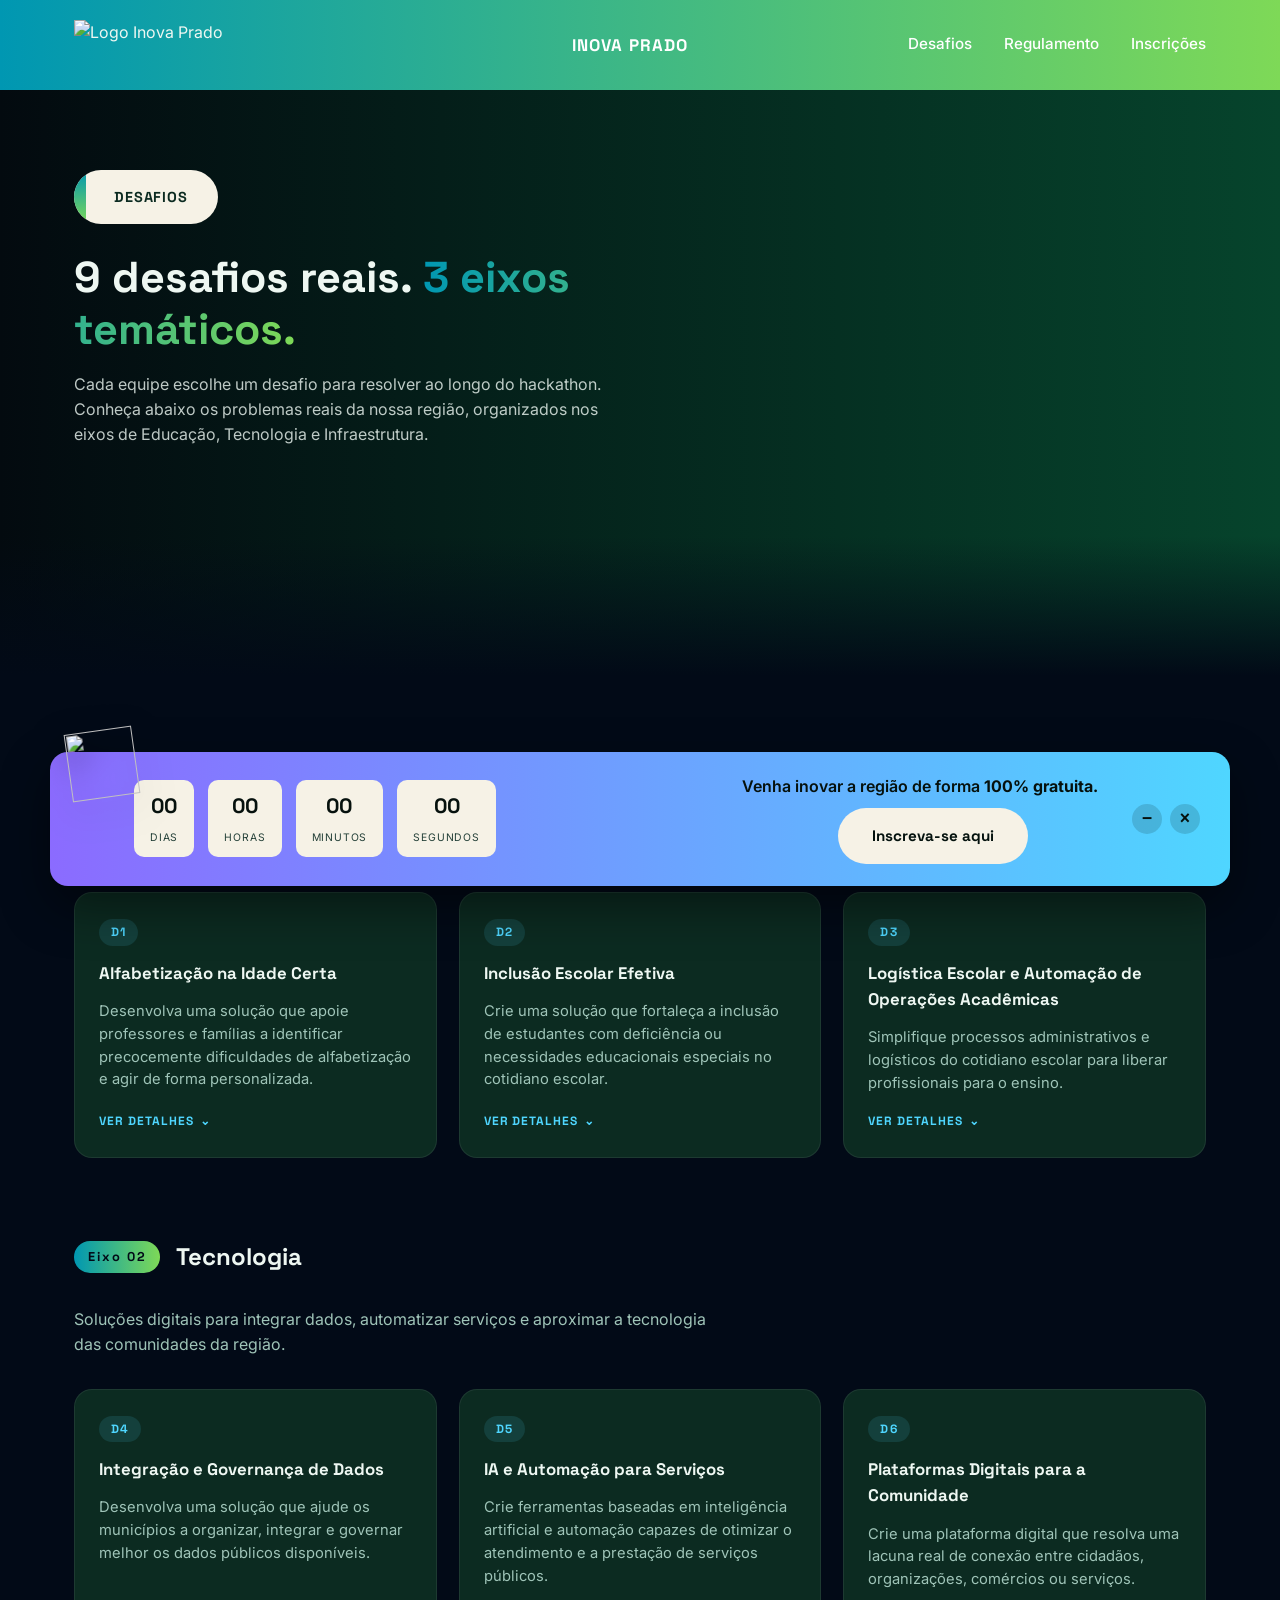
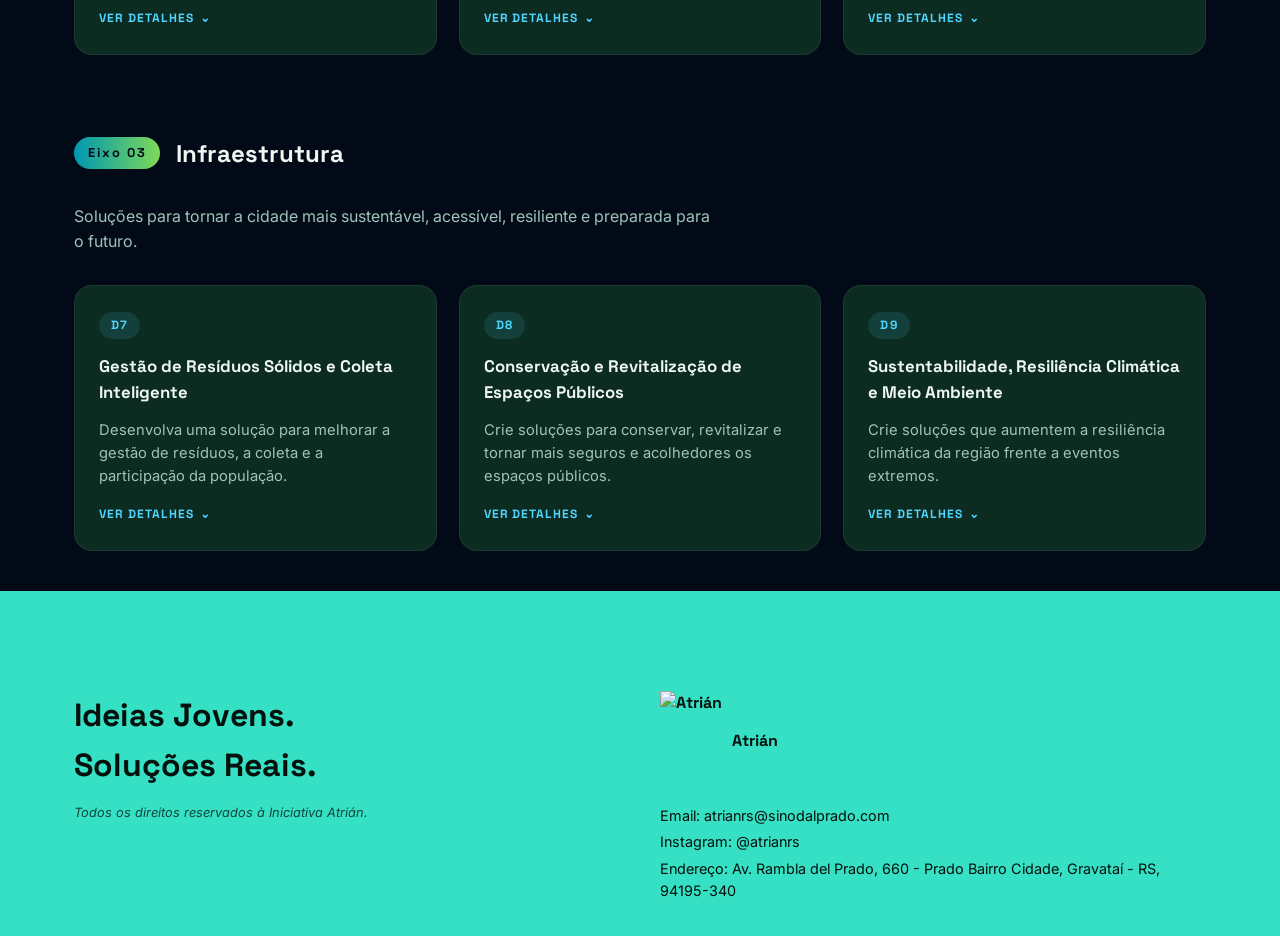
==== desafios.html @ 8c40d25e "Add files via upload" ====
<!DOCTYPE html>
<html lang="pt-BR">
<head>
<meta charset="UTF-8">
<meta name="viewport" content="width=device-width, initial-scale=1.0">
<title>Desafios — Inova Prado 2026</title>
<link rel="preconnect" href="https://fonts.googleapis.com">
<link href="https://fonts.googleapis.com/css2?family=Space+Grotesk:wght@500;700&family=Inter:wght@400;500;600;700&display=swap" rel="stylesheet">
<link rel="stylesheet" href="style.css">
</head>
<body>

<!-- ===================== HEADER ===================== -->
<header class="header">
    <div class="header-inner">
        <a href="landing.html" class="logo">
            <img src="img/atrian.png" alt="Logo Inova Prado">
        </a>
        <a href="landing.html" class="header-title">Inova Prado</a>
        <div class="header-direita">
            <nav class="menu" id="menu">
                <a href="desafios.html">Desafios</a>
                <a href="regulamento.html">Regulamento</a>
                <a href="inscricao.html">Inscrições</a>
            </nav>
            <button class="menu-toggle" id="menuToggle" aria-label="Abrir menu">
                <span></span><span></span><span></span>
            </button>
        </div>
    </div>
</header>

<main>

    <!-- ===================== TOPO DA PÁGINA ===================== -->
    <section class="pagina-topo">
        <div class="container">
            <span class="badge-secao">Desafios</span>
            <h1 class="pagina-topo-titulo">9 desafios reais. <span>3 eixos temáticos.</span></h1>
            <p class="pagina-topo-desc">Cada equipe escolhe um desafio para resolver ao longo do hackathon. Conheça abaixo os problemas reais da nossa região, organizados nos eixos de Educação, Tecnologia e Infraestrutura.</p>
        </div>
    </section>

    <div class="secao-transicao secao-transicao--grad-para-solido" aria-hidden="true"></div>

    <!-- ===================== LISTA DE DESAFIOS ===================== -->
    <section class="desafios-conteudo">
        <div class="container">
            <div class="eixo-bloco">
                <div class="eixo-cabecalho"><span class="eixo-numero">Eixo 01</span><h2 class="eixo-titulo">Educação</h2></div>
                <p class="eixo-desc">Soluções para fortalecer a aprendizagem, a inclusão e a gestão escolar da região.</p>
                <div class="cards-grid">
                    <div class="desafio-card-completo" tabindex="0" role="button" aria-expanded="false">
                        <span class="desafio-codigo">D1</span>
                        <h3 class="desafio-card-titulo2">Alfabetização na Idade Certa</h3>
                        <p>Desenvolva uma solução que apoie professores e famílias a identificar precocemente dificuldades de alfabetização e agir de forma personalizada.</p>
                        <span class="desafio-ver-mais">Ver detalhes <span class="seta" aria-hidden="true">⌄</span></span>
                        <template class="desafio-detalhe">
                            <h4 class="desafio-painel-titulo">D1 — Alfabetização na Idade Certa</h4>
                            <div class="detalhe-item aberto">
                                <button class="detalhe-pergunta"><span>Contexto e Problematização</span><span class="detalhe-seta">⌄</span></button>
                                <div class="detalhe-resposta"><p>A alfabetização plena até o final do 2º ano do Ensino Fundamental é o alicerce do desenvolvimento educacional. No Rio Grande do Sul, apenas 52% das crianças estavam alfabetizadas na idade certa em 2025, abaixo da meta estadual de 69%. Em Gravataí, a rede municipal atende mais de 28.200 estudantes em 99 escolas; o índice atual é de 63,6%, com meta de chegar a 80% até 2027. A falta de acompanhamento individualizado, de métodos para diferentes ritmos e de comunicação efetiva entre família e escola ainda limita avanços.</p></div>
                            </div>
                            <div class="detalhe-item">
                                <button class="detalhe-pergunta"><span>Desafio da Equipe</span><span class="detalhe-seta">⌄</span></button>
                                <div class="detalhe-resposta"><p>Como desenvolver uma solução tecnológica que apoie professores e famílias a identificar precocemente dificuldades de alfabetização e a agir de forma personalizada, contribuindo para que mais crianças de Gravataí e da região sejam alfabetizadas na idade certa?</p></div>
                            </div>
                            <div class="detalhe-item">
                                <button class="detalhe-pergunta"><span>Exemplos</span><span class="detalhe-seta">⌄</span></button>
                                <div class="detalhe-resposta"><p>• Plataforma de diagnóstico de aprendizagem com avaliações adaptativas e atividades direcionadas.<br>• Aplicativo família-escola que comunica o progresso e sugere atividades para casa.<br>• Dashboard para gestores com indicadores por turma e escola.<br>• Recurso gamificado de leitura e escrita acessível por celular ou tablet de baixo custo.</p></div>
                            </div>
                        </template>
                    </div>

                    <div class="desafio-card-completo" tabindex="0" role="button" aria-expanded="false">
                        <span class="desafio-codigo">D2</span>
                        <h3 class="desafio-card-titulo2">Inclusão Escolar Efetiva</h3>
                        <p>Crie uma solução que fortaleça a inclusão de estudantes com deficiência ou necessidades educacionais especiais no cotidiano escolar.</p>
                        <span class="desafio-ver-mais">Ver detalhes <span class="seta" aria-hidden="true">⌄</span></span>
                        <template class="desafio-detalhe">
                            <h4 class="desafio-painel-titulo">D2 — Inclusão Escolar Efetiva</h4>
                            <div class="detalhe-item aberto">
                                <button class="detalhe-pergunta"><span>Contexto e Problematização</span><span class="detalhe-seta">⌄</span></button>
                                <div class="detalhe-resposta"><p>A educação inclusiva é garantida pela Lei Brasileira de Inclusão, mas sua implementação ainda enfrenta falta de profissionais de apoio, adaptações curriculares, tecnologias assistivas acessíveis e formação continuada. O resultado pode ser uma inclusão apenas burocrática, sem participação plena nas atividades acadêmicas e sociais. Em Gravataí, os serviços de educação especial existem, mas a capacidade de atendimento e o suporte ao professor do ensino regular permanecem como gargalos.</p></div>
                            </div>
                            <div class="detalhe-item">
                                <button class="detalhe-pergunta"><span>Desafio da Equipe</span><span class="detalhe-seta">⌄</span></button>
                                <div class="detalhe-resposta"><p>Como criar uma solução tecnológica que vá além da inclusão burocrática, apoiando professores a adaptar suas práticas, monitorar o desenvolvimento de alunos com necessidades especiais e conectar escola, família e profissionais de saúde e apoio de forma integrada?</p></div>
                            </div>
                            <div class="detalhe-item">
                                <button class="detalhe-pergunta"><span>Exemplos</span><span class="detalhe-seta">⌄</span></button>
                                <div class="detalhe-resposta"><p>• Plataforma de formação continuada com módulos práticos sobre metodologias inclusivas.<br>• Checklist digital de acessibilidade com diagnóstico de barreiras e plano de ação.<br>• Materiais educacionais em múltiplos formatos, como áudio, Libras e PECS, com opção offline.<br>• Sistema integrado de acompanhamento entre escola, família e saúde.</p></div>
                            </div>
                        </template>
                    </div>

                    <div class="desafio-card-completo" tabindex="0" role="button" aria-expanded="false">
                        <span class="desafio-codigo">D3</span>
                        <h3 class="desafio-card-titulo2">Logística Escolar e Automação de Operações Acadêmicas</h3>
                        <p>Simplifique processos administrativos e logísticos do cotidiano escolar para liberar profissionais para o ensino.</p>
                        <span class="desafio-ver-mais">Ver detalhes <span class="seta" aria-hidden="true">⌄</span></span>
                        <template class="desafio-detalhe">
                            <h4 class="desafio-painel-titulo">D3 — Logística Escolar e Automação de Operações Acadêmicas</h4>
                            <div class="detalhe-item aberto">
                                <button class="detalhe-pergunta"><span>Contexto e Problematização</span><span class="detalhe-seta">⌄</span></button>
                                <div class="detalhe-resposta"><p>Escolas lidam diariamente com frequência, matrículas, comunicação com famílias, horários, documentos, transporte e materiais. A digitalização ainda é desigual: apenas 30,4% das escolas públicas tinham internet em velocidade adequada em 2023. Quando os processos são manuais ou ficam fragmentados em ferramentas sem integração, erros aumentam, a comunicação falha e professores perdem tempo com burocracia.</p></div>
                            </div>
                            <div class="detalhe-item">
                                <button class="detalhe-pergunta"><span>Desafio da Equipe</span><span class="detalhe-seta">⌄</span></button>
                                <div class="detalhe-resposta"><p>Como criar uma solução que automatize ou simplifique um ou mais processos logísticos e administrativos — como frequência, comunicação com famílias, agendamentos, emissão de documentos ou gestão de transporte — tornando a escola mais eficiente e liberando profissionais para o ensino?</p></div>
                            </div>
                            <div class="detalhe-item">
                                <button class="detalhe-pergunta"><span>Exemplos</span><span class="detalhe-seta">⌄</span></button>
                                <div class="detalhe-resposta"><p>• Controle de frequência com check-in digital e alertas para famílias.<br>• Plataforma integrada de comunicação escola-família.<br>• Autoatendimento para emissão de declarações e históricos.<br>• Gestão inteligente de transporte escolar, rotas e embarque.</p></div>
                            </div>
                        </template>
                    </div>
                </div>
                <div class="desafio-painel"><div class="desafio-painel-inner"><button class="desafio-painel-fechar" aria-label="Fechar detalhes">✕</button><div class="desafio-painel-corpo"></div></div></div>
            </div>

            <div class="eixo-bloco">
                <div class="eixo-cabecalho"><span class="eixo-numero">Eixo 02</span><h2 class="eixo-titulo">Tecnologia</h2></div>
                <p class="eixo-desc">Soluções digitais para integrar dados, automatizar serviços e aproximar a tecnologia das comunidades da região.</p>
                <div class="cards-grid">
                    <div class="desafio-card-completo" tabindex="0" role="button" aria-expanded="false">
                        <span class="desafio-codigo">D4</span>
                        <h3 class="desafio-card-titulo2">Integração e Governança de Dados</h3>
                        <p>Desenvolva uma solução que ajude os municípios a organizar, integrar e governar melhor os dados públicos disponíveis.</p>
                        <span class="desafio-ver-mais">Ver detalhes <span class="seta" aria-hidden="true">⌄</span></span>
                        <template class="desafio-detalhe">
                            <h4 class="desafio-painel-titulo">D4 — Integração e Governança de Dados</h4>
                            <div class="detalhe-item aberto">
                                <button class="detalhe-pergunta"><span>Contexto e Problematização</span><span class="detalhe-seta">⌄</span></button>
                                <div class="detalhe-resposta"><p>A fragmentação de sistemas e bases descentralizadas cria silos de informação que dificultam uma visão integrada da cidade. Secretarias e departamentos operam com sistemas próprios, sem interoperabilidade, o que gera retrabalho e impede decisões baseadas em evidências. Em Gravataí, o ecossistema local de inovação já demonstrou capacidade de criar soluções digitais de impacto; o desafio é transformar dados dispersos em inteligência acionável.</p></div>
                            </div>
                            <div class="detalhe-item">
                                <button class="detalhe-pergunta"><span>Desafio da Equipe</span><span class="detalhe-seta">⌄</span></button>
                                <div class="detalhe-resposta"><p>Como projetar uma solução que facilite a integração ou o acesso a dados de diferentes áreas ou secretarias de Gravataí e região, promova transparência pública, permita decisões baseadas em evidências e seja viável de implementar com os recursos tecnológicos locais?</p></div>
                            </div>
                            <div class="detalhe-item">
                                <button class="detalhe-pergunta"><span>Exemplos</span><span class="detalhe-seta">⌄</span></button>
                                <div class="detalhe-resposta"><p>• Painel integrado de indicadores municipais para educação, saúde, infraestrutura e assistência social.<br>• Portal interativo de dados abertos para cidadãos.<br>• Sistema de alertas inteligentes que identifique padrões críticos.<br>• Identificador único do cidadão com respeito à LGPD.</p></div>
                            </div>
                        </template>
                    </div>

                    <div class="desafio-card-completo" tabindex="0" role="button" aria-expanded="false">
                        <span class="desafio-codigo">D5</span>
                        <h3 class="desafio-card-titulo2">IA e Automação para Serviços</h3>
                        <p>Crie ferramentas baseadas em inteligência artificial e automação capazes de otimizar o atendimento e a prestação de serviços públicos.</p>
                        <span class="desafio-ver-mais">Ver detalhes <span class="seta" aria-hidden="true">⌄</span></span>
                        <template class="desafio-detalhe">
                            <h4 class="desafio-painel-titulo">D5 — IA e Automação para Serviços</h4>
                            <div class="detalhe-item aberto">
                                <button class="detalhe-pergunta"><span>Contexto e Problematização</span><span class="detalhe-seta">⌄</span></button>
                                <div class="detalhe-resposta"><p>A inteligência artificial já está acessível, mas muitos serviços ainda dependem de triagem manual, respostas repetitivas e processos demorados. Pequenos negócios e órgãos públicos acumulam dados que poderiam orientar decisões, porém faltam soluções simples, seguras e adaptadas à realidade local. O desafio não é construir uma IA do zero, e sim identificar um processo específico em que a automação gere valor mensurável.</p></div>
                            </div>
                            <div class="detalhe-item">
                                <button class="detalhe-pergunta"><span>Desafio da Equipe</span><span class="detalhe-seta">⌄</span></button>
                                <div class="detalhe-resposta"><p>Como aplicar inteligência artificial ou automação em um serviço público, negócio ou organização local para reduzir tempo, erros e custos, mantendo transparência, supervisão humana e proteção de dados?</p></div>
                            </div>
                            <div class="detalhe-item">
                                <button class="detalhe-pergunta"><span>Exemplos</span><span class="detalhe-seta">⌄</span></button>
                                <div class="detalhe-resposta"><p>• Chatbot que responde dúvidas e encaminha solicitações ao setor correto.<br>• Análise preditiva de demanda e estoque para pequenos negócios.<br>• Geração automática de relatórios e documentos.<br>• IA para triagem e priorização de atendimentos sociais.</p></div>
                            </div>
                        </template>
                    </div>

                    <div class="desafio-card-completo" tabindex="0" role="button" aria-expanded="false">
                        <span class="desafio-codigo">D6</span>
                        <h3 class="desafio-card-titulo2">Plataformas Digitais para a Comunidade</h3>
                        <p>Crie uma plataforma digital que resolva uma lacuna real de conexão entre cidadãos, organizações, comércios ou serviços.</p>
                        <span class="desafio-ver-mais">Ver detalhes <span class="seta" aria-hidden="true">⌄</span></span>
                        <template class="desafio-detalhe">
                            <h4 class="desafio-painel-titulo">D6 — Plataformas Digitais para a Comunidade</h4>
                            <div class="detalhe-item aberto">
                                <button class="detalhe-pergunta"><span>Contexto e Problematização</span><span class="detalhe-seta">⌄</span></button>
                                <div class="detalhe-resposta"><p>Gravataí possui organizações comunitárias, voluntários, pequenos comerciantes e entidades sociais, mas esses atores nem sempre estão conectados digitalmente. Cidadãos têm dificuldade para encontrar serviços locais, oportunidades de voluntariado, eventos e canais de participação. O GSSA, desenvolvido por um estudante de Gravataí após as enchentes de 2024, demonstra que plataformas com raízes comunitárias podem gerar impacto social relevante.</p></div>
                            </div>
                            <div class="detalhe-item">
                                <button class="detalhe-pergunta"><span>Desafio da Equipe</span><span class="detalhe-seta">⌄</span></button>
                                <div class="detalhe-resposta"><p>Como criar uma plataforma digital que resolva um problema real de conexão no município de Gravataí e região, gere impacto social mensurável e seja tecnicamente viável para adoção em escala pela comunidade?</p></div>
                            </div>
                            <div class="detalhe-item">
                                <button class="detalhe-pergunta"><span>Exemplos</span><span class="detalhe-seta">⌄</span></button>
                                <div class="detalhe-resposta"><p>• Mapa digital de serviços e organizações comunitárias.<br>• Plataforma de participação cidadã para reportar e acompanhar problemas urbanos.<br>• Aplicativo que conecta voluntários a causas sociais.<br>• Rede de troca, doação e economia circular entre moradores.</p></div>
                            </div>
                        </template>
                    </div>
                </div>
                <div class="desafio-painel"><div class="desafio-painel-inner"><button class="desafio-painel-fechar" aria-label="Fechar detalhes">✕</button><div class="desafio-painel-corpo"></div></div></div>
            </div>

            <div class="eixo-bloco">
                <div class="eixo-cabecalho"><span class="eixo-numero">Eixo 03</span><h2 class="eixo-titulo">Infraestrutura</h2></div>
                <p class="eixo-desc">Soluções para tornar a cidade mais sustentável, acessível, resiliente e preparada para o futuro.</p>
                <div class="cards-grid">
                    <div class="desafio-card-completo" tabindex="0" role="button" aria-expanded="false">
                        <span class="desafio-codigo">D7</span>
                        <h3 class="desafio-card-titulo2">Gestão de Resíduos Sólidos e Coleta Inteligente</h3>
                        <p>Desenvolva uma solução para melhorar a gestão de resíduos, a coleta e a participação da população.</p>
                        <span class="desafio-ver-mais">Ver detalhes <span class="seta" aria-hidden="true">⌄</span></span>
                        <template class="desafio-detalhe">
                            <h4 class="desafio-painel-titulo">D7 — Gestão de Resíduos Sólidos e Coleta Inteligente</h4>
                            <div class="detalhe-item aberto">
                                <button class="detalhe-pergunta"><span>Contexto e Problematização</span><span class="detalhe-seta">⌄</span></button>
                                <div class="detalhe-resposta"><p>Gravataí enfrenta desafios estruturais na gestão de resíduos sólidos que impactam o meio ambiente, a saúde pública e a qualidade de vida. A coleta pode ser irregular, a população nem sempre sabe como descartar corretamente e faltam dados integrados para orientar rotas, fiscalização e educação ambiental. Soluções de baixo custo e com participação comunitária podem aumentar a eficiência do sistema.</p></div>
                            </div>
                            <div class="detalhe-item">
                                <button class="detalhe-pergunta"><span>Desafio da Equipe</span><span class="detalhe-seta">⌄</span></button>
                                <div class="detalhe-resposta"><p>Como melhorar a gestão de resíduos sólidos e a eficiência da coleta em Gravataí e região — por meio de tecnologia, educação cidadã ou engajamento comunitário?</p></div>
                            </div>
                            <div class="detalhe-item">
                                <button class="detalhe-pergunta"><span>Exemplos</span><span class="detalhe-seta">⌄</span></button>
                                <div class="detalhe-resposta"><p>• Aplicativo com calendário de coleta e localização de ecopontos.<br>• Roteirização inteligente de caminhões e identificação de pontos críticos.<br>• Sistema de denúncia e acompanhamento de descarte irregular.<br>• Programa gamificado de reciclagem para escolas e bairros.</p></div>
                            </div>
                        </template>
                    </div>

                    <div class="desafio-card-completo" tabindex="0" role="button" aria-expanded="false">
                        <span class="desafio-codigo">D8</span>
                        <h3 class="desafio-card-titulo2">Conservação e Revitalização de Espaços Públicos</h3>
                        <p>Crie soluções para conservar, revitalizar e tornar mais seguros e acolhedores os espaços públicos.</p>
                        <span class="desafio-ver-mais">Ver detalhes <span class="seta" aria-hidden="true">⌄</span></span>
                        <template class="desafio-detalhe">
                            <h4 class="desafio-painel-titulo">D8 — Conservação e Revitalização de Espaços Públicos</h4>
                            <div class="detalhe-item aberto">
                                <button class="detalhe-pergunta"><span>Contexto e Problematização</span><span class="detalhe-seta">⌄</span></button>
                                <div class="detalhe-resposta"><p>Praças, parques, calçadas e equipamentos comunitários são essenciais para convivência, lazer e saúde, mas sofrem com manutenção irregular, iluminação insuficiente, acessibilidade limitada e pouca participação da comunidade. A pressão sobre a infraestrutura e os espaços públicos cresce com a expansão urbana, tornando necessário priorizar intervenções e acompanhar sua execução.</p></div>
                            </div>
                            <div class="detalhe-item">
                                <button class="detalhe-pergunta"><span>Desafio da Equipe</span><span class="detalhe-seta">⌄</span></button>
                                <div class="detalhe-resposta"><p>Como usar tecnologia e mobilização comunitária para identificar necessidades, priorizar melhorias e acompanhar a conservação e a revitalização de espaços públicos de Gravataí e região?</p></div>
                            </div>
                            <div class="detalhe-item">
                                <button class="detalhe-pergunta"><span>Exemplos</span><span class="detalhe-seta">⌄</span></button>
                                <div class="detalhe-resposta"><p>• Mapa colaborativo de problemas em praças, parques e calçadas.<br>• Sistema de zeladoria com ordens de serviço e acompanhamento público.<br>• Plataforma de adoção de espaços por escolas, moradores ou empresas.<br>• Solução de acessibilidade que indique rotas e pontos com barreiras.</p></div>
                            </div>
                        </template>
                    </div>

                    <div class="desafio-card-completo" tabindex="0" role="button" aria-expanded="false">
                        <span class="desafio-codigo">D9</span>
                        <h3 class="desafio-card-titulo2">Sustentabilidade, Resiliência Climática e Meio Ambiente</h3>
                        <p>Crie soluções que aumentem a resiliência climática da região frente a eventos extremos.</p>
                        <span class="desafio-ver-mais">Ver detalhes <span class="seta" aria-hidden="true">⌄</span></span>
                        <template class="desafio-detalhe">
                            <h4 class="desafio-painel-titulo">D9 — Sustentabilidade, Resiliência Climática e Meio Ambiente</h4>
                            <div class="detalhe-item aberto">
                                <button class="detalhe-pergunta"><span>Contexto e Problematização</span><span class="detalhe-seta">⌄</span></button>
                                <div class="detalhe-resposta"><p>As enchentes de 2024 mostraram a necessidade de preparar cidades, comunidades e ecossistemas para eventos extremos. Além de alertas, são necessárias ações de monitoramento, educação ambiental, preservação de áreas verdes e planejamento urbano. Jovens e comunidades podem contribuir com dados e iniciativas concretas para reduzir riscos e proteger o território.</p></div>
                            </div>
                            <div class="detalhe-item">
                                <button class="detalhe-pergunta"><span>Desafio da Equipe</span><span class="detalhe-seta">⌄</span></button>
                                <div class="detalhe-resposta"><p>Como aumentar a resiliência climática e ambiental de Gravataí e região — por meio de monitoramento, engajamento comunitário, educação ambiental ou infraestrutura verde?</p></div>
                            </div>
                            <div class="detalhe-item">
                                <button class="detalhe-pergunta"><span>Exemplos</span><span class="detalhe-seta">⌄</span></button>
                                <div class="detalhe-resposta"><p>• Sistema de alerta comunitário que combine nível de rios e previsão do tempo.<br>• Mapa de áreas de risco e rotas seguras para a população.<br>• Solução de educação ambiental imersiva com jogos e experiências digitais.<br>• Monitoramento participativo de rios, áreas verdes e pontos de alagamento.</p></div>
                            </div>
                        </template>
                    </div>
                </div>
                <div class="desafio-painel"><div class="desafio-painel-inner"><button class="desafio-painel-fechar" aria-label="Fechar detalhes">✕</button><div class="desafio-painel-corpo"></div></div></div>
            </div>
        </div>
    </section>

    <!-- ===================== CONTAGEM REGRESSIVA ===================== -->
    <section class="contagem contagem--flutuante" id="contagem" aria-label="Contagem regressiva para o evento">
        <div class="container contagem-inner">
            <div class="contagem-pin" aria-hidden="true">
                <img src="img/icon-pin.png" alt="">
            </div>

            <div class="contagem-timer" id="countdown">
                <div class="contagem-bloco"><span id="cd-dias">00</span><label>Dias</label></div>
                <div class="contagem-bloco"><span id="cd-horas">00</span><label>Horas</label></div>
                <div class="contagem-bloco"><span id="cd-minutos">00</span><label>Minutos</label></div>
                <div class="contagem-bloco"><span id="cd-segundos">00</span><label>Segundos</label></div>
            </div>

            <div class="contagem-cta">
                <p>Venha inovar a região de forma <strong>100% gratuita.</strong></p>
                <a href="#inscricoes" class="btn-cta btn-cta--outline">Inscreva-se aqui</a>
            </div>

            <a href="#inscricoes" class="contagem-cta-mini btn-cta btn-cta--outline">Inscreva-se</a>

            <div class="contagem-acoes">
                <button type="button" class="contagem-btn contagem-minimizar" id="contagemMinimizar" aria-label="Minimizar contagem" aria-expanded="true">−</button>
                <button type="button" class="contagem-btn contagem-fechar" id="contagemFechar" aria-label="Fechar contagem">×</button>
            </div>
        </div>
    </section>

</main>

<!-- ===================== FOOTER ===================== -->
<footer class="footer">
    <div class="container footer-inner">
        <div class="footer-slogan">
            <h2>Ideias Jovens.<br>Soluções Reais.</h2>
            <p class="footer-direitos">Todos os direitos reservados à Iniciativa Atrián.</p>
        </div>
        <div class="footer-contato">
            <div class="footer-logo">
                <img src="img/atrian.png" alt="Atrián">
                <span>Atrián</span>
            </div>
            <p>Email: atrianrs@sinodalprado.com</p>
            <p>Instagram: @atrianrs</p>
            <p>Endereço: Av. Rambla del Prado, 660 - Prado Bairro Cidade, Gravataí - RS, 94195-340</p>
        </div>
    </div>
</footer>

<script src="script.js"></script>
</body>
</html>
---- style.css ----
/* =========================================================
   Inova Prado 2026 — folha de estilos
   ========================================================= */

:root {
    /* paleta */
    --bg-darker: #04120e;
    --bg-solido: #020a17;
    --bg-dark: #0a1f18;
    --bg-dark-2: #0c2b21;
    --teal: #35e0c4;
    --cyan: #4fd6ff;
    --purple: #8b6bff;
    --lime: #a4e857;
    --cream: #f6f2e6;
    --text: #eef7f2;
    --text-dim: #9fc4b8;
    --text-darker: #244038;

    /* gradiante principal (hero, faq, premiação) */
    --grad-hero-a: #030a0f;
    --grad-hero-b: #06442c;
    --grad-hero: linear-gradient(90deg, var(--grad-hero-a) 0%, var(--grad-hero-b) 100%);
    --grad-hero-media: #04271e; /* cor intermediária usada nas transições */

    /* gradiante de destaque (títulos / spans) */
    --grad-destaque-a: #0097b2;
    --grad-destaque-b: #7ed957;
    --grad-destaque: linear-gradient(90deg, var(--grad-destaque-a) 0%, var(--grad-destaque-b) 100%);

    /* tipografia */
    --font-display: 'Space Grotesk', sans-serif;
    --font-body: 'Inter', sans-serif;

    /* layout */
    --max-width: 1180px;
    --radius: 18px;
}

* { box-sizing: border-box; }

html { scroll-behavior: smooth; }

body {
    margin: 0;
    background: var(--bg-solido);
    color: var(--text);
    font-family: var(--font-body);
    line-height: 1.55;
    -webkit-font-smoothing: antialiased;
}

img { max-width: 100%; display: block; }

.container {
    max-width: var(--max-width);
    margin: 0 auto;
    padding: 0 24px;
}

a { color: inherit; text-decoration: none; }

ul { margin: 0; padding: 0; list-style: none; }

/* ---------- tipografia comum ---------- */

.eyebrow {
    display: inline-block;
    font-family: var(--font-display);
    font-weight: 700;
    letter-spacing: 0.25em;
    text-transform: uppercase;
    font-size: 0.75rem;
    color: var(--teal);
    margin-bottom: 14px;
}
.eyebrow--center { display: block; text-align: center; }

.titulo-secao {
    font-family: var(--font-display);
    font-weight: 700;
    font-size: clamp(1.8rem, 4vw, 2.6rem);
    line-height: 1.15;
    margin: 0 0 32px;
    color: var(--text);
}
.titulo-secao span {
    background: var(--grad-destaque);
    -webkit-background-clip: text;
    background-clip: text;
    color: transparent;
}
.titulo-secao--center { text-align: center; max-width: 640px; margin-left: auto; margin-right: auto; }

/* ---------- botão CTA ---------- */

.btn-cta {
    display: inline-block;
    background: linear-gradient(90deg, var(--purple), var(--cyan));
    color: #06110d;
    font-family: var(--font-display);
    font-weight: 700;
    font-size: 0.95rem;
    padding: 16px 34px;
    border-radius: 999px;
    border: none;
    cursor: pointer;
    text-align: center;
    box-shadow: 0 10px 30px -10px rgba(79, 214, 255, 0.5);
    transition: transform 0.2s ease, box-shadow 0.2s ease;
}
.btn-cta:hover { transform: translateY(-2px); box-shadow: 0 14px 34px -8px rgba(79, 214, 255, 0.65); }
.btn-cta--full { display: block; width: 100%; margin-top: 36px; }
.btn-cta--outline {
    background: var(--cream);
    color: var(--bg-darker);
    box-shadow: none;
}
.btn-cta--hero {
    background:
        linear-gradient(#fff, #fff) padding-box,
        linear-gradient(90deg, #a445e0 0%, #7ffaff 100%) border-box;
    border: 2px solid transparent;
    color: #a445e0;
    box-shadow: 0 10px 30px -12px rgba(164, 69, 224, 0.5);
}
.btn-cta--hero:hover { color: #a445e0; }

/* ===================== HEADER ===================== */

.header {
    position: sticky;
    top: 0;
    z-index: 100;
    background: linear-gradient(90deg, #0097b2 0%, #7ed957 100%);
}
/* modificador usado apenas na home: fica escondido até rolar a hero */
.header--flutuante {
    position: fixed;
    left: 0;
    right: 0;
    transform: translateY(-110%);
    opacity: 0;
    transition: transform 0.4s ease, opacity 0.4s ease;
}
.header--flutuante.visivel {
    transform: translateY(0);
    opacity: 1;
}
.header-inner {
    max-width: var(--max-width);
    margin: 0 auto;
    padding: 20px 24px;
    display: grid;
    grid-template-columns: 1fr auto 1fr;
    align-items: center;
    gap: 16px;
}
.logo { display: flex; align-items: center; justify-self: start; }
.logo img { height: 50px; width: auto; object-fit: contain; }

.header-title {
    justify-self: center;
    font-family: var(--font-display);
    font-weight: 700;
    letter-spacing: 0.06em;
    text-transform: uppercase;
    font-size: 1.05rem;
    color: #fff;
    white-space: nowrap;
    margin-left: -20px
}

.header-direita { justify-self: end; display: flex; align-items: center; gap: 20px; }

.menu { display: flex; gap: 32px; font-weight: 500; font-size: 0.95rem; }
.menu a {
    position: relative;
    color: #fff;
    padding-bottom: 3px;
    transition: color 0.2s ease;
}
.menu a::after {
    content: '';
    position: absolute;
    left: 0;
    bottom: 0;
    width: 0;
    height: 2px;
    background: #fff;
    transition: width 0.25s ease;
}
.menu a:hover { color: #f2fffb; }
.menu a:hover::after { width: 100%; }

.menu-toggle {
    display: none;
    flex-direction: column;
    gap: 5px;
    background: none;
    border: none;
    cursor: pointer;
}
.menu-toggle span { width: 24px; height: 2px; background: #fff; }

/* ===================== HERO ===================== */

.hero {
    position: relative;
    overflow: hidden;
    padding: 90px 24px 60px;
    text-align: center;
    background: var(--grad-hero);
}

.hero-topo {
    position: relative;
}

.hero-decor {
    position: absolute;
    top: 50%;
    left: 50%;
    width: min(1500px, 220vw);
    aspect-ratio: 1 / 1;
    transform: translate(-50%, -50%);
    opacity: 0.35;
    pointer-events: none;
    z-index: 0;
    display: flex;
    align-items: center;
    justify-content: center;
}
.hero-decor-img {
    width: 100%;
    height: 100%;
    object-fit: contain;
    animation: girar 110s linear infinite;
    transform-origin: center center;
    will-change: transform;
}

@keyframes girar {
    from { transform: rotate(0deg); }
    to { transform: rotate(360deg); }
}

@media (prefers-reduced-motion: reduce) {
    .hero-decor-img { animation: none; }
}

.hero-content { position: relative; z-index: 1; max-width: 680px; margin: 0 auto; }

.hero-title {
    font-family: var(--font-display);
    font-weight: 700;
    font-size: clamp(2.6rem, 8vw, 4.5rem);
    letter-spacing: -0.01em;
    margin: 0 0 18px;
}
.hero-title span {
    background: var(--grad-destaque);
    -webkit-background-clip: text;
    background-clip: text;
    color: transparent;
}

.hero-desc {
    color: var(--text-dim);
    font-size: 1.05rem;
    max-width: 520px;
    margin: 0 auto 32px;
}

.gratuito {
    margin-top: 14px;
    font-family: var(--font-display);
    font-weight: 700;
    letter-spacing: 0.15em;
    font-size: 0.8rem;
    color: var(--lime);
}

.infos {
    position: relative;
    z-index: 1;
    max-width: var(--max-width);
    margin: 64px auto 0;
    display: grid;
    grid-template-columns: repeat(4, 1fr);
    gap: 16px;
}
.info-item {
    background: rgba(255,255,255,0.04);
    border: 1px solid rgba(255,255,255,0.08);
    border-radius: var(--radius);
    padding: 22px 16px;
}
.info-value {
    font-family: var(--font-display);
    font-weight: 700;
    font-size: 1.6rem;
    color: var(--teal);
}
.info-label { color: var(--text-dim); font-size: 0.85rem; margin-top: 4px; }

/* ===================== SOBRE ===================== */

.sobre {
    position: relative;
    padding: 100px 0;
    background: var(--bg-solido);
    overflow: hidden;
}
.sobre::before {
    content: '';
    position: absolute;
    inset: 0;
    background: url('img/sobre-bg.jpg') center / cover no-repeat;
    z-index: 0;
}
.sobre-overlay {
    position: absolute;
    inset: 0;
    background: linear-gradient(180deg, rgba(2,10,23,0.93) 0%, rgba(2,10,23,0.88) 40%, var(--bg-solido) 100%);
    z-index: 1;
}
.sobre .container { position: relative; z-index: 2; }

.sobre-grid {
    display: grid;
    grid-template-columns: 1.3fr 1fr;
    gap: 48px;
    align-items: start;
}

.sobre-texto p { color: var(--text-dim); font-size: 1.05rem; }

.tags { display: flex; flex-wrap: wrap; gap: 10px; margin-top: 28px; }
.tag {
    border: 1px solid rgba(53, 224, 196, 0.4);
    color: var(--teal);
    border-radius: 999px;
    padding: 8px 18px;
    font-size: 0.85rem;
    font-weight: 500;
}

.sobre-lateral { display: grid; gap: 14px; }
.qrcode {
    width: 96px;
    height: 96px;
    background: var(--cream);
    border-radius: 12px;
    padding: 8px;
    margin-bottom: 6px;
}
.stat-card {
    background: linear-gradient(90deg, #0097b2 0%, #7ed957 100%);
    border: none;
    border-radius: var(--radius);
    padding: 18px 20px;
    display: flex;
    align-items: baseline;
    gap: 14px;
}
.stat-number { font-family: var(--font-display); font-weight: 700; font-size: 1.6rem; color: #fff; }
.stat-label { color: rgba(255,255,255,0.9); font-size: 0.9rem; }
.stat-label strong { color: #fff; }
.stat-card--accent {
    background: linear-gradient(90deg, #a445e0 0%, #7ffaff 100%);
    font-size: 0.9rem;
    color: #fff;
}
.stat-card--accent strong { color: #fff; }

/* ===================== COMO FUNCIONA ===================== */

.como-funciona { padding: 80px 0; background: var(--bg-solido); }

.etapas {
    display: grid;
    grid-template-columns: repeat(4, 1fr);
    gap: 20px;
    margin-top: 20px;
}
.etapa {
    background: var(--bg-darker);
    border: 1px solid rgba(255,255,255,0.06);
    border-radius: var(--radius);
    padding: 28px 20px;
    text-align: center;
    position: relative;
    overflow: visible;
    transition: transform 0.25s ease;
}
.etapa:hover {
    transform: translateY(-4px);
}
.etapa-icone {
    width: 96px;
    height: 96px;
    margin: -48px auto 16px;
    display: flex;
    align-items: center;
    justify-content: center;
    position: relative;
    z-index: 2;
}
.etapa-icone img {
    width: 100%;
    height: 100%;
    object-fit: contain;
    filter: drop-shadow(0 12px 18px rgba(0,0,0,0.45));
    transition: transform 0.25s ease;
}
.etapa:hover .etapa-icone img {
    transform: translateY(-3px) scale(1.04);
}
.etapa-nome { font-family: var(--font-display); font-weight: 700; margin-bottom: 6px; }
.etapa-desc { color: var(--text-dim); font-size: 0.88rem; min-height: 42px; }
.etapa-data {
    margin-top: 14px;
    display: inline-block;
    background: rgba(164, 232, 87, 0.15);
    color: var(--lime);
    font-size: 0.78rem;
    font-weight: 600;
    padding: 6px 14px;
    border-radius: 999px;
}
.etapa-data--pendente { background: rgba(255,255,255,0.08); color: var(--text-dim); }

/* ===================== DESAFIOS ===================== */

.desafios { padding: 100px 0; display: flex; flex-direction: column; gap: 90px; background: var(--bg-solido); }

.desafio-bloco {
    display: grid;
    grid-template-columns: 1fr 1fr;
    gap: 48px;
    align-items: center;
}
.desafio-bloco--reverso .desafio-img { order: 2; }
.desafio-bloco--reverso .desafio-conteudo { order: 1; }
.desafio-bloco--reverso {margin-top: 20px; margin-bottom: 20px}

.desafio-img {
    width: 100%;
    aspect-ratio: 4/3;
    object-fit: cover;
    border-radius: var(--radius);
}

.desafio-titulo {
    font-family: var(--font-display);
    font-weight: 700;
    font-size: clamp(1.5rem, 3vw, 2rem);
    line-height: 1.25;
    margin: 0 0 14px;
}
.desafio-titulo span {
    background: var(--grad-destaque);
    -webkit-background-clip: text;
    background-clip: text;
    color: transparent;
}
.desafio-conteudo > p { color: var(--text-dim); margin-bottom: 22px; }

.desafio-card {
    background: var(--bg-dark-2);
    border: 1px solid rgba(255,255,255,0.06);
    border-radius: var(--radius);
    padding: 22px;
}
.desafio-card-titulo {
    font-family: var(--font-display);
    font-weight: 700;
    color: var(--cyan);
    text-transform: uppercase;
    font-size: 0.85rem;
    letter-spacing: 0.1em;
    margin-bottom: 14px;
}
.desafio-card li { display: flex; gap: 10px; margin-bottom: 10px; color: var(--text-dim); font-size: 0.92rem; }
.desafio-card li:last-child { margin-bottom: 0; }
.desafio-card li span {
    flex: none;
    background: rgba(79, 214, 255, 0.15);
    color: var(--cyan);
    font-weight: 700;
    font-size: 0.72rem;
    padding: 2px 8px;
    border-radius: 6px;
    height: fit-content;
}

/* ===================== PARTICIPAR ===================== */

.participar { padding: 90px 0; background: var(--bg-solido); }

.participar-grid {
    display: grid;
    grid-template-columns: 1.05fr 1fr 1fr 1fr;
    grid-template-areas:
        "a b c c"
        "a d e e";
    gap: 28px 22px;
    width: min(100%, 980px);
    margin: 60px auto 0;
    align-items: start;
}
.participar-item {
    position: relative;
    overflow: visible;
    background: var(--bg-darker);
    border: 2px solid rgba(255,255,255,0.1);
    border-radius: var(--radius);
    padding: 24px;
    display: flex;
    align-items: center;
    gap: 14px;
    font-size: 0.95rem;
    box-shadow: 0 14px 30px rgba(0,0,0,0.35);
    transition: transform 0.25s ease;
}
.participar-item:hover { transform: translateY(-4px); }
.participar-item strong { color: var(--teal); }

.participar-item--a { grid-area: a; margin-top: 44px; }
.participar-item--b { grid-area: b; }
.participar-item--c { grid-area: c; }
.participar-item--d { grid-area: d; }
.participar-item--e { grid-area: e; }

.participar-item--destaque {
    background: linear-gradient(150deg, var(--purple), var(--cyan));
    color: #06110d;
    transform: rotate(-1deg);
}
.participar-item--destaque:hover { transform: rotate(-1deg) translateY(-4px); }
.participar-item--destaque strong { color: #06110d; }

.participar-item--b { background: linear-gradient(150deg, var(--teal), var(--lime)); color: #06110d; transform: rotate(1deg); }
.participar-item--b:hover { transform: rotate(1deg) translateY(-4px); }
.participar-item--b strong { color: #06110d; }

.participar-item--e { background: linear-gradient(150deg, var(--teal), var(--lime)); color: #06110d; transform: rotate(-1deg); }
.participar-item--e:hover { transform: rotate(-1deg) translateY(-4px); }
.participar-item--e strong { color: #06110d; }

/* ícones "vazando" para fora dos cards, tipo colagem 3D */
.participar-icone {
    position: absolute;
    width: 72px;
    height: 72px;
    flex-shrink: 0;
    z-index: 3;
}
.participar-icone img {
    width: 100%;
    height: 100%;
    object-fit: contain;
    filter: drop-shadow(0 10px 16px rgba(0,0,0,0.5));
}

.participar-icone--a { top: -44px; left: -18px; transform: rotate(-8deg); }
.participar-icone--b { top: -30px; right: -16px; transform: rotate(8deg); }
.participar-icone--c { top: -30px; right: -16px; transform: rotate(10deg); }
.participar-icone--d { top: -36px; left: 50%; transform: translateX(-50%) rotate(-4deg); }
.participar-icone--e { top: -30px; right: -18px; transform: rotate(-10deg); }

/* espaço reservado ao lado/abaixo do texto para não sobrepor o ícone */
.participar-item--b, .participar-item--c, .participar-item--e { padding-top: 34px; }
.participar-item--d { padding-top: 40px; }

/* ===================== PREMIAÇÃO ===================== */

.premiacao { padding: 100px 0; background: var(--grad-hero); }

.premios {
    display: grid;
    grid-template-columns: 1fr 1.15fr 1fr;
    gap: 20px;
    align-items: center;
    margin-top: 40px;
}
.premio-card {
    background: var(--bg-dark-2);
    border: 1px solid rgba(255,255,255,0.06);
    border-radius: var(--radius);
    padding: 30px 24px;
    text-align: center;
}
.premio-card ul { margin-top: 16px; }
.premio-card li { color: var(--text-dim); font-size: 0.88rem; margin-bottom: 8px; }
.premio-lugar { font-family: var(--font-display); font-weight: 700; font-size: 1.1rem; color: var(--teal); }
.premio-card--destaque {
    background: linear-gradient(160deg, rgba(139,107,255,0.25), rgba(79,214,255,0.15));
    border-color: rgba(79,214,255,0.35);
    padding: 40px 28px;
    transform: scale(1.05);
}
.premio-valor { font-family: var(--font-display); font-weight: 700; font-size: 2.2rem; color: var(--cyan); }

.mencoes { margin-top: 50px; text-align: center; }
.mencoes-titulo { font-family: var(--font-display); font-weight: 700; letter-spacing: 0.1em; text-transform: uppercase; font-size: 0.8rem; color: var(--text-dim); margin-bottom: 18px; }
.mencoes-lista { display: flex; flex-wrap: wrap; justify-content: center; gap: 14px; }
.mencoes-lista span {
    background: rgba(255,255,255,0.05);
    border: 1px solid rgba(255,255,255,0.08);
    padding: 10px 18px;
    border-radius: 999px;
    font-size: 0.85rem;
    color: var(--text-dim);
}

/* ===================== FAQ ===================== */

.faq { padding: 90px 0; background: var(--grad-hero); }

.faq-lista { display: flex; flex-direction: column; gap: 12px; margin-top: 30px; }
.faq-item {
    background: var(--bg-darker);
    border: 1px solid rgba(255,255,255,0.06);
    border-radius: var(--radius);
    overflow: hidden;
}
.faq-pergunta {
    width: 100%;
    background: none;
    border: none;
    color: var(--text);
    font-family: var(--font-body);
    font-weight: 600;
    font-size: 0.98rem;
    text-align: left;
    padding: 20px 24px;
    display: flex;
    justify-content: space-between;
    align-items: center;
    cursor: pointer;
}
.faq-seta { transition: transform 0.25s ease; color: var(--teal); }
.faq-item.aberto .faq-seta { transform: rotate(180deg); }

.faq-resposta {
    max-height: 0;
    overflow: hidden;
    transition: max-height 0.3s ease;
}
.faq-resposta p { color: var(--text-dim); padding: 0 24px 20px; margin: 0; font-size: 0.92rem; }

/* ===================== EQUIPE ===================== */

.equipe { padding: 100px 0; background: var(--bg-solido); }

.equipe-grid {
    display: grid;
    grid-template-columns: 1fr 1.1fr;
    gap: 40px;
    align-items: center;
}
.equipe-img { border-radius: var(--radius); width: 100%; aspect-ratio: 4/3; object-fit: cover; }
.equipe-texto {
    background: var(--cream);
    color: var(--text-darker);
    border-radius: var(--radius);
    padding: 32px;
}
.equipe-texto p { margin: 0; font-size: 0.98rem; line-height: 1.65; }
.equipe-texto strong { color: #0c2b21; }

.apoiadores {
    margin-top: 70px;
    display: grid;
    grid-template-columns: repeat(4, 1fr);
    gap: 30px;
    text-align: center;
}
.apoiadores-titulo { font-size: 0.75rem; letter-spacing: 0.15em; text-transform: uppercase; color: var(--text-dim); margin-bottom: 18px; }
.apoiadores-logos { display: flex; flex-wrap: wrap; justify-content: center; align-items: center; gap: 18px; }
.apoiadores-logos img {
    height: 100px;
    width: auto;
    max-width: 180px;
    object-fit: contain;
    filter: grayscale(1) brightness(1.6);
    opacity: 0.85;
}

/* ===================== CONTAGEM (widget flutuante) ===================== */

/* Por padrão fica fora da caixa do documento: é um widget fixo, não uma section em fluxo */
.contagem {
    position: fixed;
    left: 0;
    right: 0;
    bottom: 0;
    z-index: 90;
    padding: 14px 20px;
    pointer-events: none; /* enquanto escondido, não bloqueia cliques */
}

/* Some/aparece junto com o scroll da hero, no mesmo espírito do header--flutuante */
.contagem--flutuante {
    transform: translateY(120%);
    opacity: 0;
    transition: transform 0.4s ease, opacity 0.4s ease;
}
.contagem--flutuante.visivel {
    transform: translateY(0);
    opacity: 1;
    pointer-events: auto;
}

/* Fechado pelo usuário (botão ×): some por completo até recarregar a página */
.contagem--flutuante.fechado {
    transform: translateY(120%);
    opacity: 0;
    pointer-events: none;
}

.contagem-inner {
    max-width: var(--max-width);
    margin: 0 auto;
    background: linear-gradient(90deg, var(--purple), var(--cyan));
    border-radius: var(--radius);
    padding: 22px 30px 22px 84px;
    display: flex;
    align-items: center;
    gap: 28px;
    flex-wrap: wrap;
    color: #06110d;
    box-shadow: 0 20px 50px rgba(0,0,0,0.45);
    transition: padding 0.3s ease;
    position: relative;
    overflow: visible;
}
.contagem-pin {
    position: absolute;
    left: 18px;
    top: -22px;
    width: 68px;
    height: 68px;
    transform: rotate(-8deg);
    z-index: 5;
    pointer-events: none;
}
.contagem-pin img {
    width: 100%;
    height: 100%;
    object-fit: contain;
    filter: drop-shadow(0 10px 16px rgba(0,0,0,0.5));
}
.contagem-timer { display: flex; gap: 14px; transition: gap 0.3s ease; }
.contagem-bloco {
    background: var(--cream);
    border-radius: 10px;
    padding: 10px 16px;
    text-align: center;
    min-width: 56px;
    transition: padding 0.3s ease, min-width 0.3s ease;
}
.contagem-bloco span { display: block; font-family: var(--font-display); font-weight: 700; font-size: 1.3rem; }
.contagem-bloco label { font-size: 0.65rem; text-transform: uppercase; letter-spacing: 0.08em; color: var(--text-darker); }
.contagem-cta { margin-left: auto; text-align: right; font-weight: 600; }
.contagem-cta p { margin: 0 0 10px; }
.contagem-cta a {margin-right: 70px}

/* CTA compacto: só aparece quando o widget está minimizado */
.contagem-cta-mini {
    display: none;
    margin-left: auto;
    font-weight: 700;
    font-size: 0.85rem;
    color: #06110d;
    white-space: nowrap;
}

/* Botões de ação (minimizar / fechar) */
.contagem-acoes {
    display: flex;
    align-items: center;
    gap: 8px;
    margin-left: 6px;
}
.contagem-btn {
    width: 30px;
    height: 30px;
    border-radius: 50%;
    border: none;
    background: rgba(6, 17, 13, 0.15);
    color: #06110d;
    font-size: 1.1rem;
    line-height: 1;
    font-weight: 700;
    cursor: pointer;
    display: flex;
    align-items: center;
    justify-content: center;
    transition: background 0.2s ease, transform 0.2s ease;
}
.contagem-btn:hover { background: rgba(6, 17, 13, 0.28); transform: translateY(-1px); }

/* Estado minimizado: encolhe para uma pílula compacta, mantendo só o essencial */
.contagem--minimizado .contagem-inner {
    padding: 10px 18px;
    gap: 12px;
}
.contagem--minimizado .contagem-pin { display: none; }
.contagem--minimizado .contagem-cta { display: none; }
.contagem--minimizado .contagem-cta-mini { display: inline-block; }
.contagem--minimizado .contagem-timer { gap: 8px; }
.contagem--minimizado .contagem-bloco { padding: 6px 10px; min-width: 40px; }
.contagem--minimizado .contagem-bloco span { font-size: 1rem; }
.contagem--minimizado .contagem-bloco label { font-size: 0.55rem; }

/* ===================== FOOTER ===================== */

.footer { 
    background: var(--teal); 
    color: #06110d; 
    padding: 100px 0 30px; /* Aumentado para acomodar o contador sem esmagar o conteúdo */
    position: relative;
    z-index: 1;
}
.footer-inner { display: grid; grid-template-columns: 1fr 1fr; gap: 40px; }
.footer-slogan h2 { font-family: var(--font-display); font-weight: 700; font-size: 2rem; margin: 0 0 10px; }
.footer-direitos { font-size: 0.8rem; font-style: italic; opacity: 0.75; }
.footer-logo { display: flex; align-items: center; gap: 10px; margin-bottom: 14px; font-family: var(--font-display); font-weight: 700; }
.footer-logo img { height: 100px; width: auto; }
.footer-contato p { margin: 4px 0; font-size: 0.9rem; }

/* ===================== TRANSIÇÕES ENTRE SEÇÕES ===================== */

.secao-transicao {
    width: 100%;
    height: 140px;
    pointer-events: none;
    position: relative;
    overflow: hidden;
}
.secao-transicao--grad-para-solido {
    background: var(--grad-hero);
}
.secao-transicao--grad-para-solido::after {
    content: '';
    position: absolute;
    inset: 0;
    background: linear-gradient(180deg, transparent 0%, var(--bg-solido) 100%);
}
.secao-transicao--solido-para-grad {
    background: var(--grad-hero);
}
.secao-transicao--solido-para-grad::after {
    content: '';
    position: absolute;
    inset: 0;
    background: linear-gradient(0deg, transparent 0%, var(--bg-solido) 100%);
}

/* ===================== PÁGINAS INTERNAS (topo + selo) ===================== */

.pagina-topo {
    padding: 80px 0 90px;
    background: var(--grad-hero);
}

.badge-secao {
    position: relative;
    display: inline-flex;
    align-items: center;
    background: var(--cream);
    color: #0c2b21;
    font-family: var(--font-display);
    font-weight: 700;
    letter-spacing: 0.06em;
    text-transform: uppercase;
    font-size: 0.9rem;
    padding: 16px 30px 16px 40px;
    border-radius: 999px;
    overflow: hidden;
}
.badge-secao::before {
    content: '';
    position: absolute;
    left: 0;
    top: 0;
    bottom: 0;
    width: 12px;
    background: linear-gradient(180deg, #0097b2 0%, #7ed957 100%);
}

.pagina-topo-titulo {
    font-family: var(--font-display);
    font-weight: 700;
    font-size: clamp(1.9rem, 4vw, 2.7rem);
    line-height: 1.2;
    max-width: 640px;
    margin: 28px 0 0;
    color: var(--text);
}
.pagina-topo-titulo span {
    background: var(--grad-destaque);
    -webkit-background-clip: text;
    background-clip: text;
    color: transparent;
}
.pagina-topo-desc {
    max-width: 560px;
    margin: 16px 0 0;
    color: rgba(238, 247, 242, 0.8);
}

/* ===================== DESAFIOS (página completa) ===================== */

.desafios-conteudo { padding: 90px 0 40px; background: var(--bg-solido); }

.eixo-bloco { margin-bottom: 80px; }
.eixo-bloco:last-child { margin-bottom: 0; }

.eixo-cabecalho { display: flex; align-items: center; gap: 16px; margin-bottom: 32px; }
.eixo-numero {
    font-family: var(--font-display);
    font-weight: 700;
    font-size: 0.8rem;
    letter-spacing: 0.15em;
    color: var(--bg-solido);
    background: var(--grad-destaque);
    padding: 6px 14px;
    border-radius: 999px;
}
.eixo-titulo { font-family: var(--font-display); font-weight: 700; font-size: 1.5rem; margin: 0; }
.eixo-desc { color: var(--text-dim); max-width: 640px; margin: 8px 0 0; }

.cards-grid {
    display: grid;
    grid-template-columns: repeat(3, 1fr);
    gap: 22px;
    margin-top: 32px;
}

/*
    ==== CARD GENÉRICO DE DESAFIO ====
    Este é o modelo base de card. Para adicionar/editar um desafio,
    duplique um bloco ".desafio-card-completo" inteiro dentro do
    ".cards-grid" do eixo correspondente e altere apenas:
    - o texto dentro de .desafio-codigo (ex: D1, D2, D3)
    - o texto dentro de .desafio-card-titulo2
    - o texto dentro do <p> de descrição
*/
.desafio-card-completo {
    background: var(--bg-dark-2);
    border: 1px solid rgba(255,255,255,0.07);
    border-radius: var(--radius);
    padding: 26px 24px;
    display: flex;
    flex-direction: column;
    gap: 14px;
    cursor: pointer;
    transition: transform 0.25s ease, border-color 0.25s ease, box-shadow 0.25s ease;
}
.desafio-card-completo:hover {
    transform: translateY(-4px);
    border-color: rgba(126, 217, 87, 0.4);
}
.desafio-card-completo:focus-visible {
    outline: none;
    border-color: var(--teal);
    box-shadow: 0 0 0 3px rgba(53, 224, 196, 0.25);
}
.desafio-card-completo.ativo {
    border-color: var(--teal);
    box-shadow: 0 0 0 1px rgba(53, 224, 196, 0.45), 0 14px 30px -16px rgba(53, 224, 196, 0.45);
}

/* Detalhes aparecem como continuação direta do card selecionado. */
.desafio-detalhe-inline {
    margin: 10px -24px -26px;
    padding: 22px 24px 4px;
    border-top: 1px solid rgba(53, 224, 196, 0.22);
    animation: desafio-detalhe-entra 0.28s ease both;
}
@keyframes desafio-detalhe-entra {
    from { opacity: 0; transform: translateY(-6px); }
    to { opacity: 1; transform: translateY(0); }
}
.desafio-detalhe-inline .desafio-painel-titulo {
    margin: 0 0 10px;
    padding-right: 0;
    font-size: 1rem;
}
.desafio-detalhe-inline .detalhe-item:first-of-type { border-top: none; }
.desafio-detalhe-inline .detalhe-pergunta { padding-left: 0; padding-right: 0; font-size: 0.88rem; }
.desafio-detalhe-inline .detalhe-resposta p { padding-left: 0; padding-right: 0; font-size: 0.86rem; }

/* Modal centralizado, maior e destacado sobre a página. */
.desafio-modal-overlay {
    display: none;
    position: fixed;
    inset: 0;
    z-index: 79;
    background: rgba(1, 8, 15, 0.72);
    backdrop-filter: blur(3px);
    -webkit-backdrop-filter: blur(3px);
}
.desafio-modal-overlay.aberto {
    display: block;
    animation: desafio-overlay-entra 0.22s ease both;
}
.desafio-painel { display: none; }
.desafio-painel.aberto {
    display: block;
    position: fixed;
    z-index: 80;
    top: 50% !important;
    left: 50% !important;
    width: min(820px, calc(100vw - 48px)) !important;
    max-height: min(780px, calc(100vh - 48px));
    overflow-y: auto;
    transform: translate(-50%, -50%);
    filter: drop-shadow(0 28px 60px rgba(0, 0, 0, 0.68));
    animation: desafio-modal-entra 0.25s ease both;
}
@keyframes desafio-overlay-entra {
    from { opacity: 0; }
    to { opacity: 1; }
}
@keyframes desafio-modal-entra {
    from { opacity: 0; transform: translate(-50%, -48%) scale(0.97); }
    to { opacity: 1; transform: translate(-50%, -50%) scale(1); }
}
.desafio-painel.aberto .desafio-painel-inner {
    margin-top: 0;
    border-color: rgba(53, 224, 196, 0.55);
    background: linear-gradient(145deg, rgba(10, 41, 35, 0.98), rgba(13, 38, 51, 0.98));
}
.desafio-painel .desafio-painel-fechar {
    width: 34px;
    height: 34px;
    border-radius: 50%;
    background: rgba(255, 255, 255, 0.08);
}
.desafio-painel .desafio-painel-fechar:focus-visible {
    outline: 2px solid var(--cyan);
    outline-offset: 2px;
}
.desafio-codigo {
    align-self: flex-start;
    font-family: var(--font-display);
    font-weight: 700;
    font-size: 0.75rem;
    letter-spacing: 0.1em;
    color: var(--cyan);
    background: rgba(79, 214, 255, 0.12);
    padding: 4px 12px;
    border-radius: 999px;
}
.desafio-card-titulo2 {
    font-family: var(--font-display);
    font-weight: 700;
    font-size: 1.05rem;
    margin: 0;
    color: var(--text);
}
.desafio-card-completo p {
    color: var(--text-dim);
    font-size: 0.92rem;
    margin: 0;
    line-height: 1.55;
}

.desafio-ver-mais {
    margin-top: auto;
    padding-top: 4px;
    display: inline-flex;
    align-items: center;
    gap: 6px;
    font-family: var(--font-display);
    font-size: 0.75rem;
    font-weight: 700;
    text-transform: uppercase;
    letter-spacing: 0.08em;
    color: var(--cyan);
}
.desafio-ver-mais .seta { transition: transform 0.25s ease; }
.desafio-card-completo.ativo .desafio-ver-mais .seta { transform: rotate(180deg); }

/* ---- painel expandido do desafio (aba dentro da página) ---- */

.desafio-painel {
    max-height: 0;
    overflow: hidden;
    transition: max-height 0.45s ease;
}
.desafio-painel.aberto {
    max-height: 1400px;
    overflow-y: auto;
}
.desafio-painel-inner {
    position: relative;
    margin-top: 26px;
    background: var(--bg-dark-2);
    border: 1px solid rgba(126, 217, 87, 0.25);
    border-radius: var(--radius);
    padding: 32px 34px 20px;
}
.desafio-painel-fechar {
    position: absolute;
    top: 18px;
    right: 18px;
    background: none;
    border: none;
    color: var(--text-dim);
    font-size: 1.1rem;
    line-height: 1;
    cursor: pointer;
    transition: color 0.2s ease;
}
.desafio-painel-fechar:hover { color: #fff; }

.desafio-painel-titulo {
    font-family: var(--font-display);
    font-weight: 700;
    font-size: 1.25rem;
    margin: 0 46px 18px 0;
    color: var(--text);
}

.detalhe-item { border-top: 1px solid rgba(255,255,255,0.08); }
.detalhe-item:first-of-type { border-top: none; }

.detalhe-pergunta {
    width: 100%;
    background: none;
    border: none;
    color: var(--text);
    font-family: var(--font-body);
    font-weight: 600;
    font-size: 0.95rem;
    text-align: left;
    padding: 16px 4px;
    display: flex;
    justify-content: space-between;
    align-items: center;
    cursor: pointer;
}
.detalhe-seta { transition: transform 0.25s ease; color: var(--teal); flex: none; margin-left: 12px; }
.detalhe-item.aberto .detalhe-seta { transform: rotate(180deg); }

.detalhe-resposta {
    max-height: 0;
    overflow: hidden;
    transition: max-height 0.35s ease;
}
.detalhe-item.aberto .detalhe-resposta {
    max-height: 500px;
    overflow-y: auto;
}
.detalhe-resposta p {
    color: var(--text-dim);
    padding: 0 4px 18px;
    margin: 0;
    font-size: 0.92rem;
    line-height: 1.65;
}

/* ===================== REGULAMENTO (página completa) ===================== */

.regulamento-grid {
    display: grid;
    grid-template-columns: 1fr 1.1fr;
    gap: 60px;
    align-items: center;
    margin-top: 50px;
}

.regulamento-lista { display: flex; flex-direction: column; gap: 18px; }

/*
    ==== CARD GENÉRICO DE DOCUMENTO/REGULAMENTO ====
    Duplique um ".regulamento-link" para adicionar outro documento.
    Troque o texto e o atributo href (atualmente "#", genérico).
*/
.regulamento-link {
    position: relative;
    display: flex;
    align-items: center;
    background: var(--cream);
    color: #0c2b21;
    font-family: var(--font-display);
    font-weight: 700;
    font-size: 1.02rem;
    padding: 22px 26px 22px 42px;
    border-radius: 999px;
    overflow: hidden;
    transition: transform 0.25s ease, box-shadow 0.25s ease, letter-spacing 0.25s ease;
    box-shadow: 0 0 0 rgba(126, 217, 87, 0);
}
.regulamento-link::before {
    content: '';
    position: absolute;
    left: 0;
    top: 0;
    bottom: 0;
    width: 12px;
    background: linear-gradient(180deg, #0097b2 0%, #7ed957 100%);
    transition: width 0.25s ease;
}
.regulamento-link:hover {
    transform: translateX(8px);
    letter-spacing: 0.01em;
    box-shadow: 0 12px 28px -12px rgba(126, 217, 87, 0.45);
}
.regulamento-link:hover::before { width: 18px; }

.regulamento-titulo {
    font-family: var(--font-display);
    font-weight: 700;
    font-size: clamp(1.8rem, 3.6vw, 2.5rem);
    line-height: 1.2;
    margin: 0;
}
.regulamento-titulo span {
    background: var(--grad-destaque);
    -webkit-background-clip: text;
    background-clip: text;
    color: transparent;
}

/* ===================== RESPONSIVO ===================== */

@media (max-width: 900px) {
    .menu { display: none; }
    .menu-toggle { display: flex; }
    .header.aberto .menu {
        display: flex;
        position: absolute;
        top: 100%; left: 0; right: 0;
        flex-direction: column;
        background: linear-gradient(90deg, #0097b2 0%, #7ed957 100%);
        padding: 20px 24px;
        gap: 18px;
    }
    .infos { grid-template-columns: repeat(2, 1fr); }
    .sobre-grid, .equipe-grid { grid-template-columns: 1fr; }
    .etapas { grid-template-columns: repeat(2, 1fr); }
    .desafio-bloco, .desafio-bloco--reverso { grid-template-columns: 1fr; }
    .desafio-bloco--reverso .desafio-img,
    .desafio-bloco--reverso .desafio-conteudo { order: initial; }
    .participar-grid {
        width: 100%;
        grid-template-columns: 1fr;
        grid-template-areas: "a" "b" "c" "d" "e";
        gap: 50px 0;
    }
    .participar-item,
    .participar-item--destaque,
    .participar-item--b,
    .participar-item--e {
        transform: none !important;
    }
    .participar-item--a { padding-top: 24px; align-items: center; }
    .participar-icone--a,
    .participar-icone--b,
    .participar-icone--c,
    .participar-icone--e {
        left: 50%;
        right: auto;
        transform: translateX(-50%) !important;
    }
    .premios { grid-template-columns: 1fr; }
    .premio-card--destaque { transform: none; }
    .apoiadores { grid-template-columns: repeat(2, 1fr); }
    .footer-inner { grid-template-columns: 1fr; }
    .contagem-cta { margin-left: 0; text-align: left; }
    .contagem { padding: 10px 12px; }
    .contagem-inner { padding: 18px 20px; gap: 16px; }
    .contagem-pin { display: none; }
    .contagem-acoes { margin-left: auto; }
    .cards-grid { grid-template-columns: 1fr; }
    .regulamento-grid { grid-template-columns: 1fr; gap: 36px; }
}

@media (max-width: 520px) {
    .infos { grid-template-columns: 1fr 1fr; }
    .contagem-timer { flex-wrap: wrap; }
}


/* ===================== INSCRIÇÃO (página completa) ===================== */
/*
   A página de inscrição segue os padrões das páginas internas: gradiente hero,
   badge cream, tipografia Space Grotesk/Inter, cards escuros e CTA compartilhado.
*/
.inscricao-page {
    background: var(--bg-solido);
}

.inscricao-hero {
    padding: 100px 0;
    background: var(--grad-hero);
}

.inscricao-container {
    max-width: 900px;
}

.inscricao-intro {
    margin-bottom: 48px;
    text-align: center;
}

.inscricao-titulo {
    margin: 24px 0 12px;
    color: var(--text);
    font-family: var(--font-display);
    font-size: clamp(2.2rem, 4vw, 3.2rem);
    font-weight: 700;
    line-height: 1.15;
}

.inscricao-titulo span {
    background: var(--grad-destaque);
    -webkit-background-clip: text;
    background-clip: text;
    color: transparent;
}

.inscricao-subtitulo {
    margin: 0;
    color: var(--text-dim);
    font-family: var(--font-display);
    font-size: 1.25rem;
    font-weight: 700;
    letter-spacing: 0.05em;
}

.inscricao-card {
    display: grid;
    gap: 28px;
    margin-bottom: 40px;
    padding: 40px;
    background: var(--bg-darker);
    border: 1px solid rgba(255, 255, 255, 0.08);
    border-radius: var(--radius);
}

.inscricao-info {
    color: var(--text);
    font-size: 1.05rem;
    line-height: 1.7;
    text-align: center;
}

.inscricao-info p {
    margin: 0 0 16px;
}

.inscricao-info p:last-child {
    margin-bottom: 0;
}

.inscricao-info a {
    color: var(--teal);
    font-weight: 700;
    text-decoration: underline;
}

.inscricao-prazo {
    color: var(--lime);
    font-family: var(--font-display);
    font-weight: 700;
}

.inscricao-prazo span {
    padding: 2px 8px;
    background: rgba(255, 255, 255, 0.08);
    border-radius: 6px;
    color: var(--text);
}

.inscricao-importante {
    padding-top: 28px;
    border-top: 1px solid rgba(255, 255, 255, 0.08);
    text-align: center;
}

.inscricao-importante-titulo {
    margin: 0 0 14px;
    color: var(--cyan);
    font-family: var(--font-display);
    font-size: 0.9rem;
    font-weight: 700;
    letter-spacing: 0.1em;
    text-transform: uppercase;
}

.inscricao-importante-copy {
    max-width: 650px;
    margin: 0 auto;
    color: var(--text-dim);
    font-size: 0.95rem;
    line-height: 1.6;
}

.inscricao-documentos {
    display: grid;
    gap: 16px;
    margin-top: 10px;
}

.inscricao-documento {
    display: block;
    padding: 20px 24px;
    border-radius: 12px;
}

.inscricao-documento span {
    display: block;
    margin-top: 4px;
    color: var(--text-darker);
    font-family: var(--font-body);
    font-size: 0.85rem;
    font-weight: 400;
}

.inscricao-cta {
    margin-top: 20px;
    text-align: center;
}

.inscricao-cta-link {
    padding: 18px 48px;
    font-size: 1.1rem;
    letter-spacing: 0.05em;
    text-transform: uppercase;
}

@media (max-width: 900px) {
    .cards-grid { grid-template-columns: repeat(2, 1fr); }
    .desafio-painel.aberto { max-height: calc(100vh - 32px); }
}

@media (max-width: 640px) {
    .desafio-painel.aberto { width: calc(100vw - 24px) !important; }
    .desafio-painel-inner { padding: 26px 20px 16px; }
}

@media (max-width: 640px) {
    .desafios-conteudo { padding-top: 64px; }
    .cards-grid { grid-template-columns: 1fr; gap: 16px; }
    .desafio-detalhe-inline { margin-left: -18px; margin-right: -18px; padding-left: 18px; padding-right: 18px; }

    .inscricao-hero {
        padding: 64px 0 72px;
    }

    .inscricao-intro {
        margin-bottom: 32px;
    }

    .inscricao-card {
        gap: 24px;
        padding: 24px 18px;
    }

    .inscricao-info {
        font-size: 0.95rem;
    }

    .inscricao-titulo {
        font-size: clamp(2rem, 10vw, 2.7rem);
    }

    .inscricao-cta-link {
        display: block;
        padding: 16px 20px;
    }
}
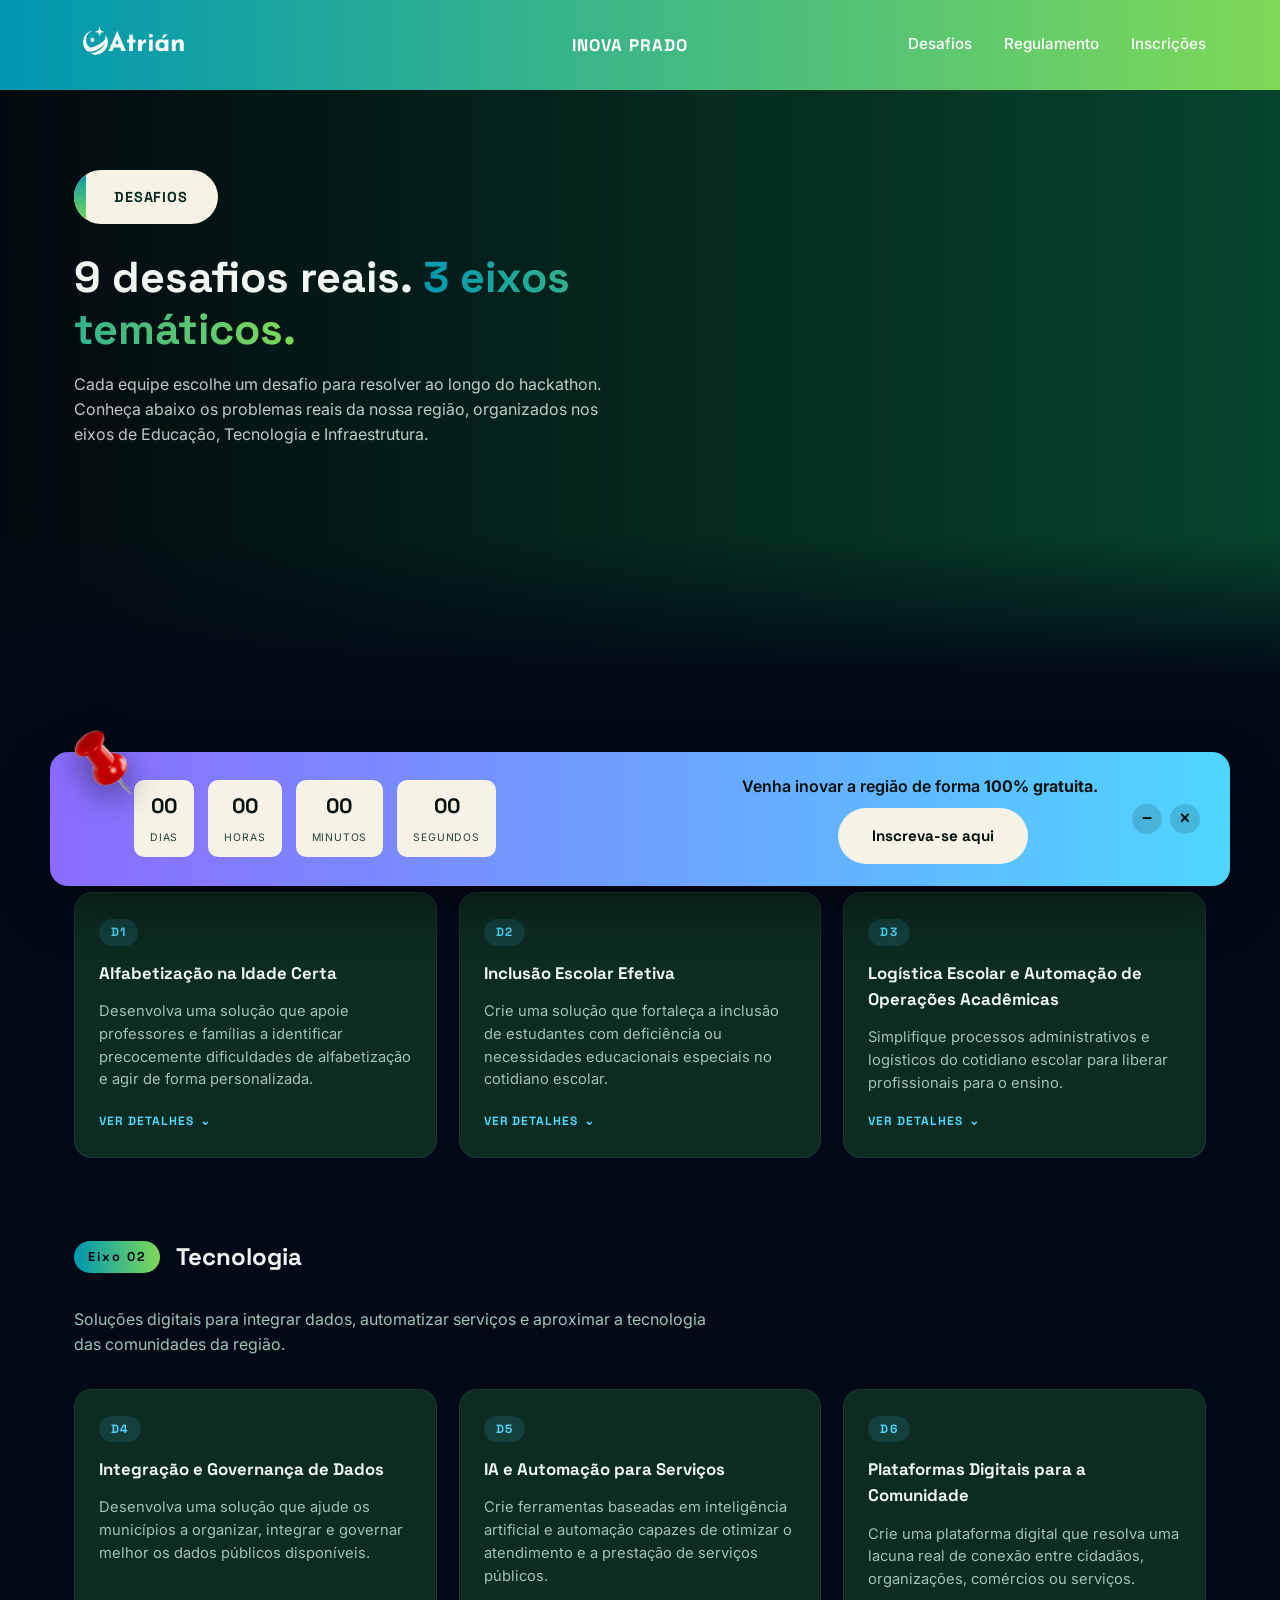
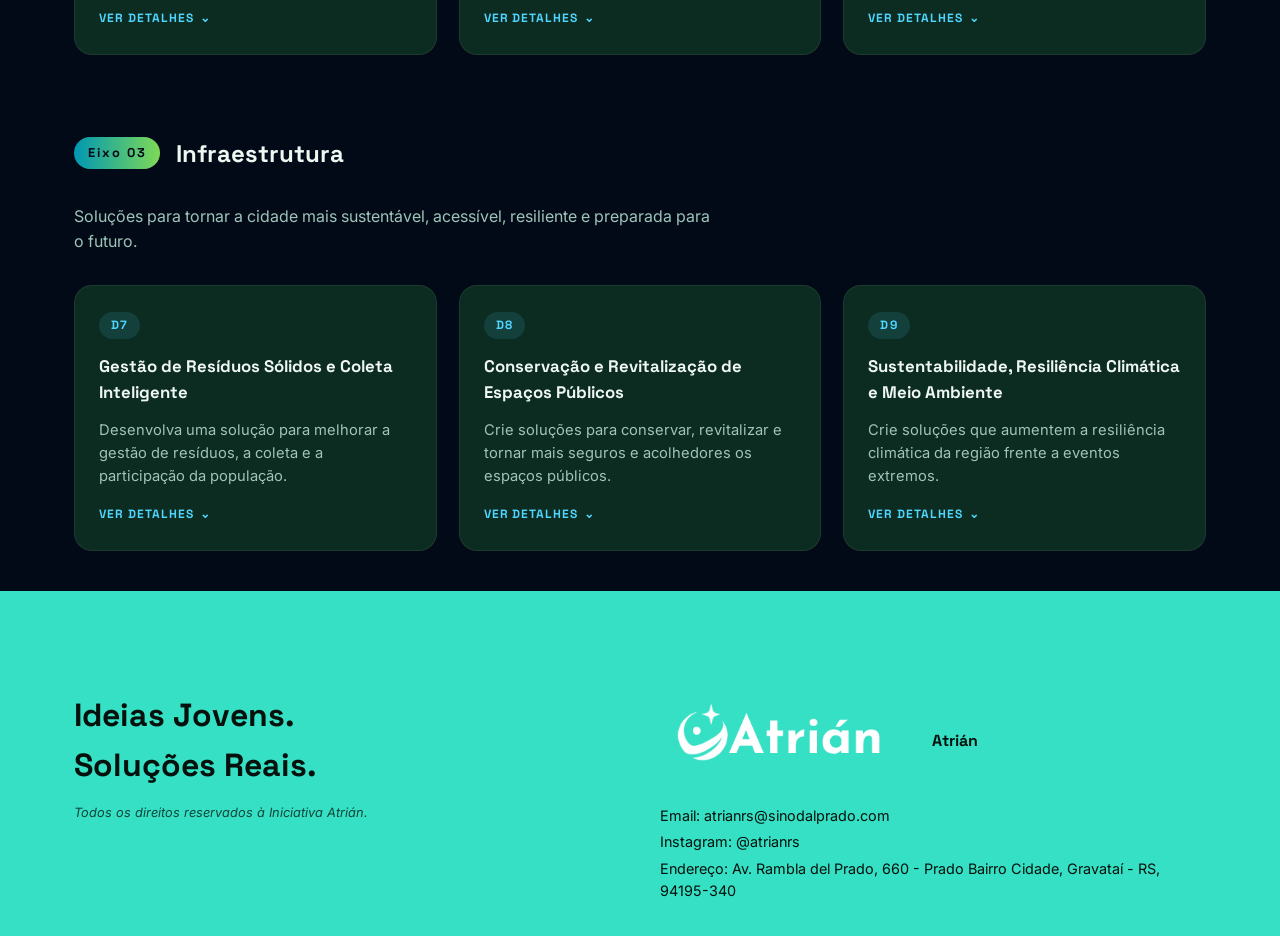
==== commit 914f2cf3: "Update desafios.html" ====
--- a/desafios.html
+++ b/desafios.html
@@ -14,7 +14,7 @@
 <header class="header">
     <div class="header-inner">
         <a href="landing.html" class="logo">
-            <img src="img/atrian.png" alt="Logo Inova Prado">
+            <img src="atrian.png" alt="Logo Inova Prado">
         </a>
         <a href="landing.html" class="header-title">Inova Prado</a>
         <div class="header-direita">
@@ -271,7 +271,7 @@
     <section class="contagem contagem--flutuante" id="contagem" aria-label="Contagem regressiva para o evento">
         <div class="container contagem-inner">
             <div class="contagem-pin" aria-hidden="true">
-                <img src="img/icon-pin.png" alt="">
+                <img src="icon-pin.png" alt="">
             </div>
 
             <div class="contagem-timer" id="countdown">
@@ -306,7 +306,7 @@
         </div>
         <div class="footer-contato">
             <div class="footer-logo">
-                <img src="img/atrian.png" alt="Atrián">
+                <img src="atrian.png" alt="Atrián">
                 <span>Atrián</span>
             </div>
             <p>Email: atrianrs@sinodalprado.com</p>
@@ -318,4 +318,4 @@
 
 <script src="script.js"></script>
 </body>
-</html>+</html>
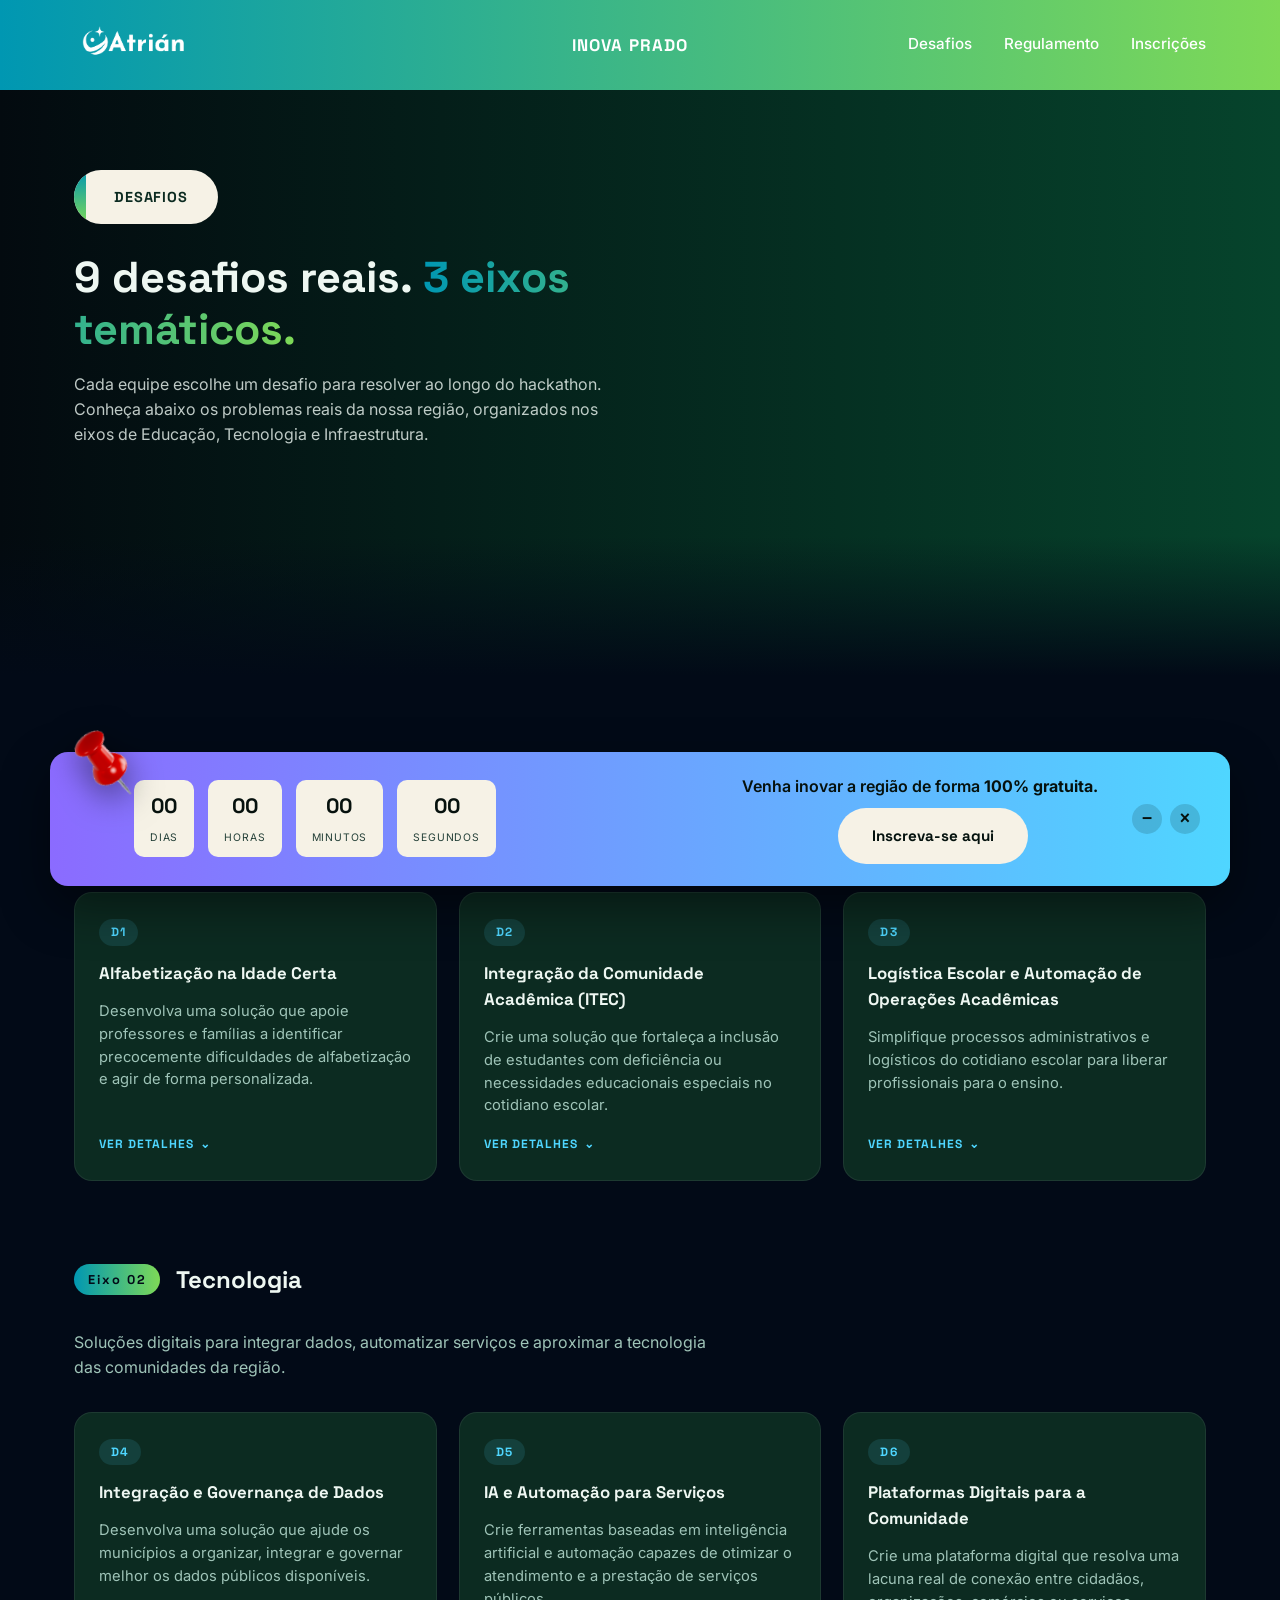
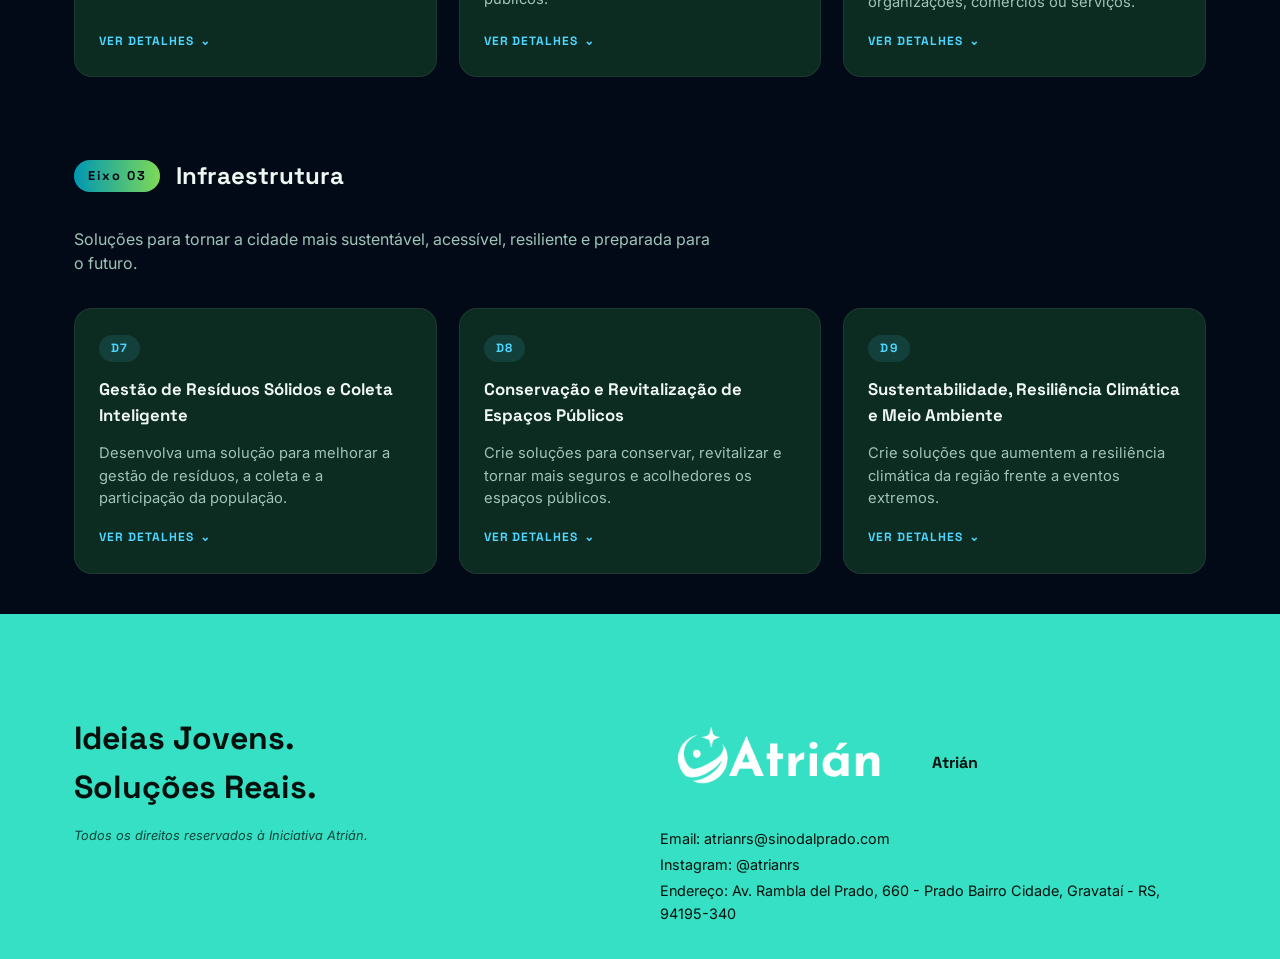
==== commit 1cc725de: "Update desafios.html" ====
--- a/desafios.html
+++ b/desafios.html
@@ -7,16 +7,16 @@
 <link rel="preconnect" href="https://fonts.googleapis.com">
 <link href="https://fonts.googleapis.com/css2?family=Space+Grotesk:wght@500;700&family=Inter:wght@400;500;600;700&display=swap" rel="stylesheet">
 <link rel="stylesheet" href="style.css">
-</head>
+</head> 
 <body>
 
 <!-- ===================== HEADER ===================== -->
 <header class="header">
     <div class="header-inner">
-        <a href="landing.html" class="logo">
+        <a href="index.html" class="logo">
             <img src="atrian.png" alt="Logo Inova Prado">
         </a>
-        <a href="landing.html" class="header-title">Inova Prado</a>
+        <a href="index.html" class="header-title">Inova Prado</a>
         <div class="header-direita">
             <nav class="menu" id="menu">
                 <a href="desafios.html">Desafios</a>
@@ -74,11 +74,11 @@
 
                     <div class="desafio-card-completo" tabindex="0" role="button" aria-expanded="false">
                         <span class="desafio-codigo">D2</span>
-                        <h3 class="desafio-card-titulo2">Inclusão Escolar Efetiva</h3>
+                        <h3 class="desafio-card-titulo2">Integração da Comunidade Acadêmica (ITEC)</h3>
                         <p>Crie uma solução que fortaleça a inclusão de estudantes com deficiência ou necessidades educacionais especiais no cotidiano escolar.</p>
                         <span class="desafio-ver-mais">Ver detalhes <span class="seta" aria-hidden="true">⌄</span></span>
                         <template class="desafio-detalhe">
-                            <h4 class="desafio-painel-titulo">D2 — Inclusão Escolar Efetiva</h4>
+                            <h4 class="desafio-painel-titulo">D2 — Integração da Comunidade Acadêmica (ITEC)</h4>
                             <div class="detalhe-item aberto">
                                 <button class="detalhe-pergunta"><span>Contexto e Problematização</span><span class="detalhe-seta">⌄</span></button>
                                 <div class="detalhe-resposta"><p>A educação inclusiva é garantida pela Lei Brasileira de Inclusão, mas sua implementação ainda enfrenta falta de profissionais de apoio, adaptações curriculares, tecnologias assistivas acessíveis e formação continuada. O resultado pode ser uma inclusão apenas burocrática, sem participação plena nas atividades acadêmicas e sociais. Em Gravataí, os serviços de educação especial existem, mas a capacidade de atendimento e o suporte ao professor do ensino regular permanecem como gargalos.</p></div>
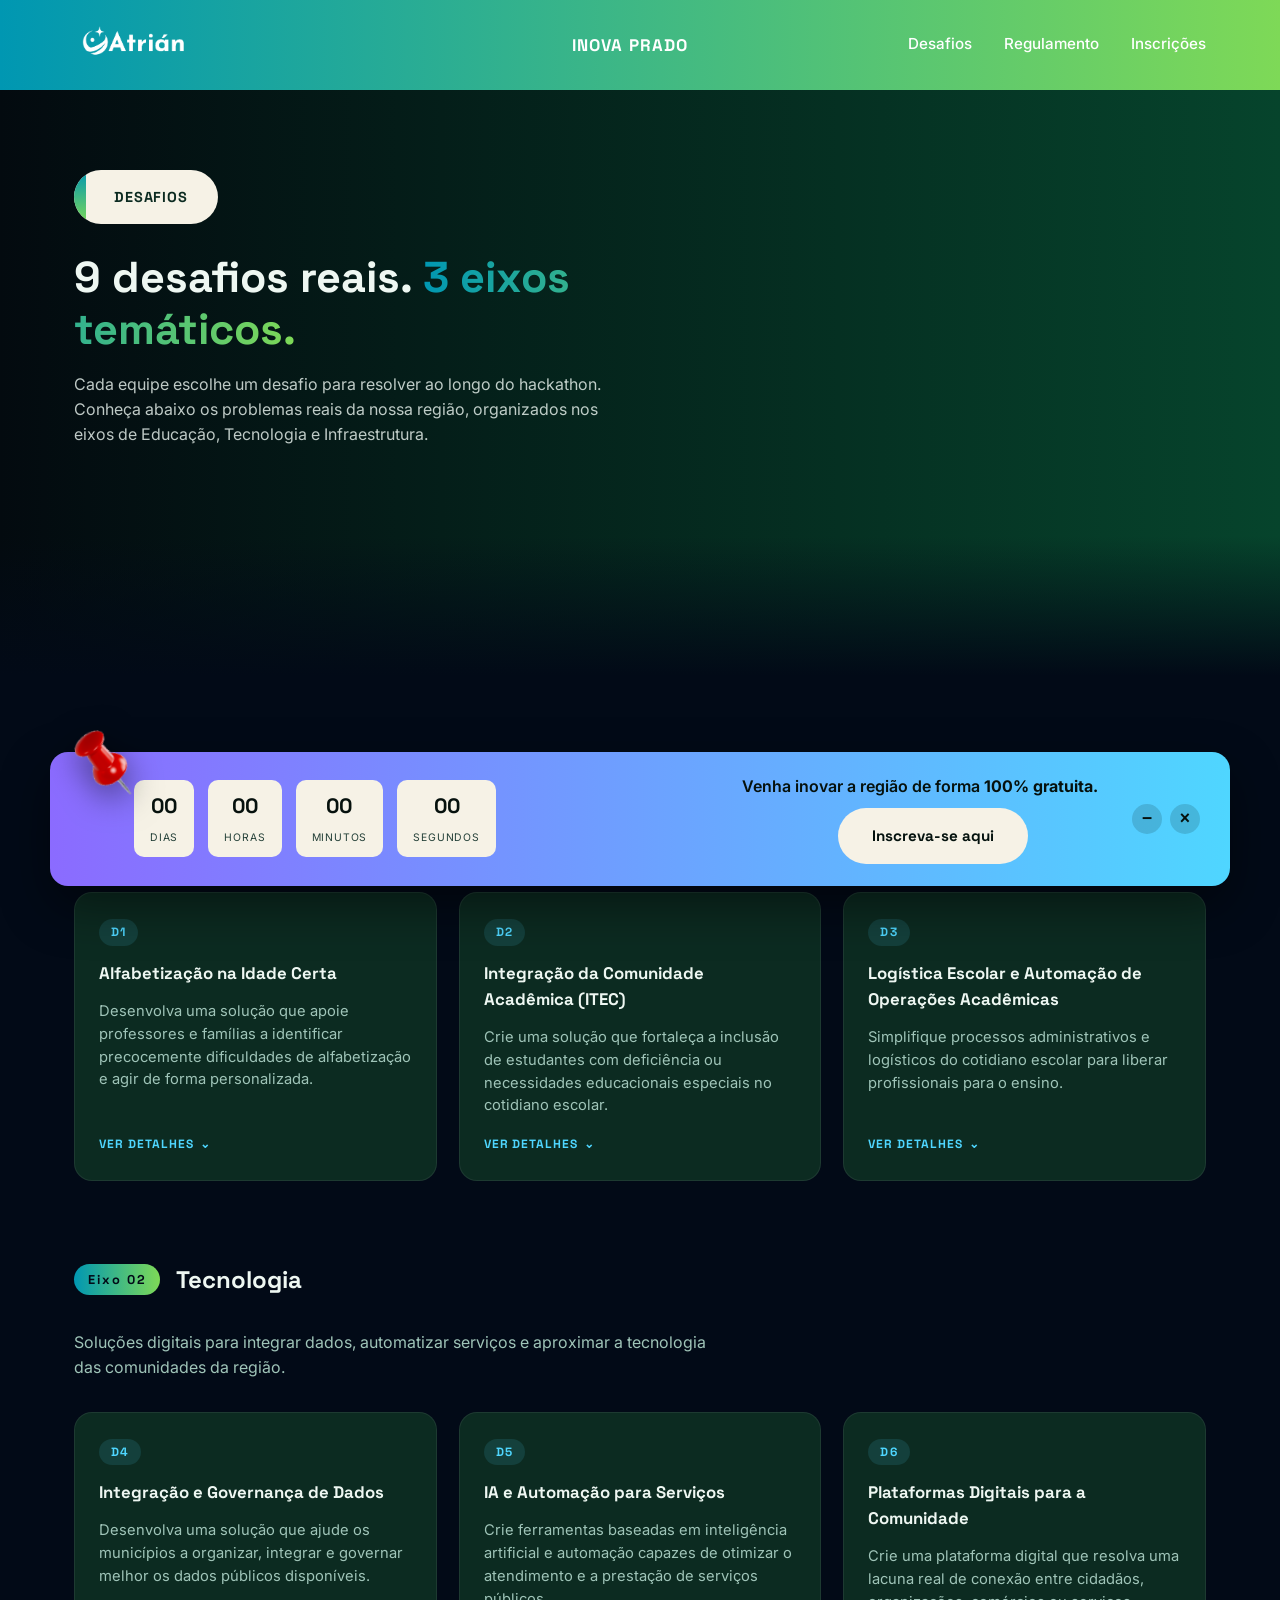
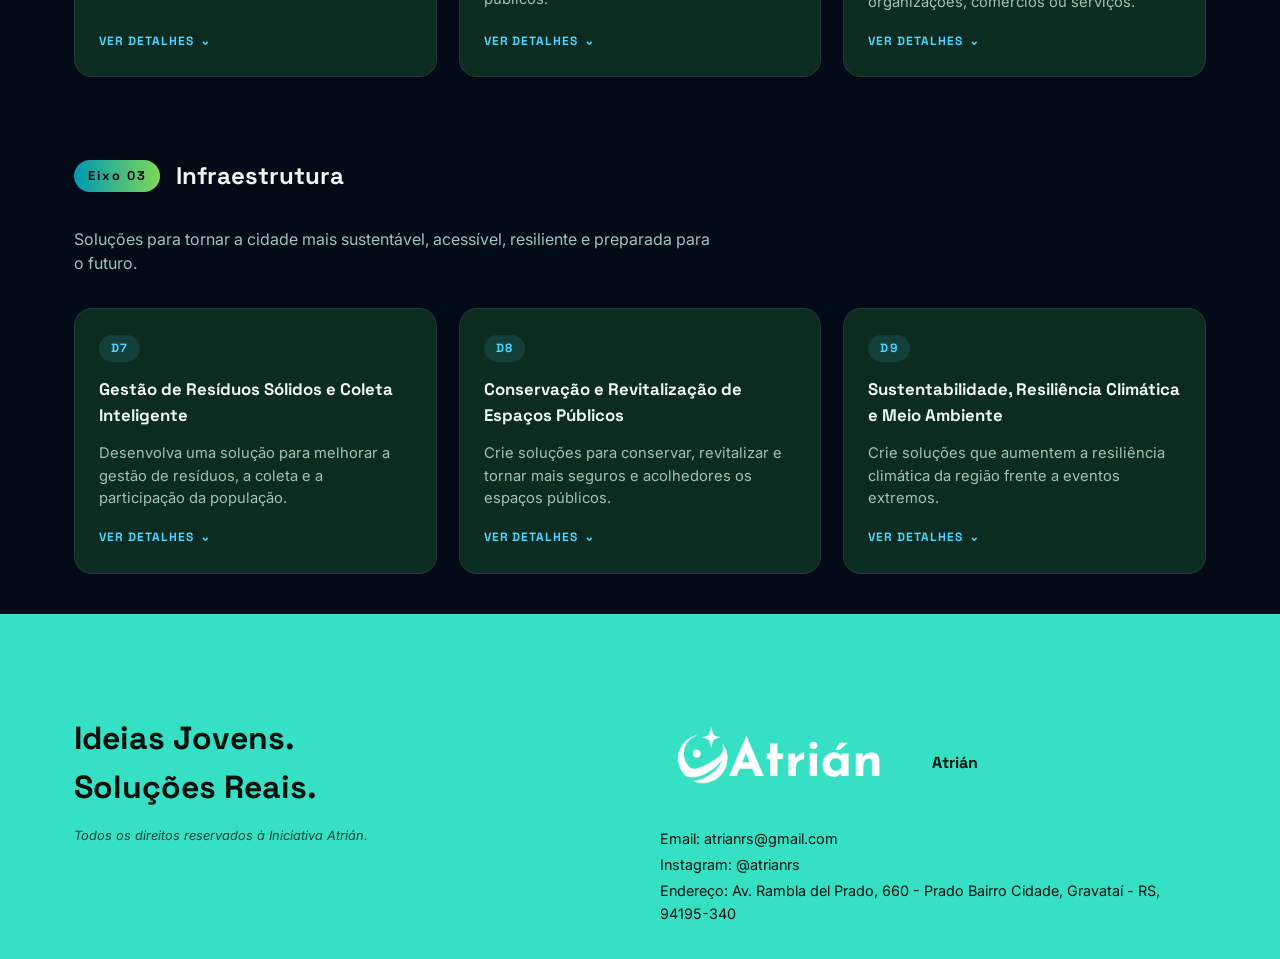
==== commit 308a1fb1: "Update desafios.html" ====
--- a/desafios.html
+++ b/desafios.html
@@ -81,15 +81,15 @@
                             <h4 class="desafio-painel-titulo">D2 — Integração da Comunidade Acadêmica (ITEC)</h4>
                             <div class="detalhe-item aberto">
                                 <button class="detalhe-pergunta"><span>Contexto e Problematização</span><span class="detalhe-seta">⌄</span></button>
-                                <div class="detalhe-resposta"><p>A educação inclusiva é garantida pela Lei Brasileira de Inclusão, mas sua implementação ainda enfrenta falta de profissionais de apoio, adaptações curriculares, tecnologias assistivas acessíveis e formação continuada. O resultado pode ser uma inclusão apenas burocrática, sem participação plena nas atividades acadêmicas e sociais. Em Gravataí, os serviços de educação especial existem, mas a capacidade de atendimento e o suporte ao professor do ensino regular permanecem como gargalos.</p></div>
-                            </div>
-                            <div class="detalhe-item">
-                                <button class="detalhe-pergunta"><span>Desafio da Equipe</span><span class="detalhe-seta">⌄</span></button>
-                                <div class="detalhe-resposta"><p>Como criar uma solução tecnológica que vá além da inclusão burocrática, apoiando professores a adaptar suas práticas, monitorar o desenvolvimento de alunos com necessidades especiais e conectar escola, família e profissionais de saúde e apoio de forma integrada?</p></div>
-                            </div>
-                            <div class="detalhe-item">
-                                <button class="detalhe-pergunta"><span>Exemplos</span><span class="detalhe-seta">⌄</span></button>
-                                <div class="detalhe-resposta"><p>• Plataforma de formação continuada com módulos práticos sobre metodologias inclusivas.<br>• Checklist digital de acessibilidade com diagnóstico de barreiras e plano de ação.<br>• Materiais educacionais em múltiplos formatos, como áudio, Libras e PECS, com opção offline.<br>• Sistema integrado de acompanhamento entre escola, família e saúde.</p></div>
+                                <div class="detalhe-resposta"><p>O Instituto de Tecnologia e Computação (ITEC) está implantando um campus residencial em Gravataí, trazendo o desafio de integrar a comunidade acadêmica, promover a acessibilidade e fomentar a autogestão. Enquanto a educação inclusiva na região ainda enfrenta gargalos na capacidade de atendimento e no suporte aos professores para o uso de tecnologias, estudos indicam que iniciativas de engajamento estudantil reduzem disparidades de equidade em 32% e elevam a retenção de alunos para até 92%. Assim, a experiência no campus precisa ir além da sala de aula, conectando convivência, pertencimento e gestão comunitária de forma acessível e eficiente.</p></div>
+                            </div>
+                            <div class="detalhe-item">
+                                <button class="detalhe-pergunta"><span>Desafio da Equipe</span><span class="detalhe-seta">⌄</span></button>
+                                <div class="detalhe-resposta"><p>Como criar uma solução tecnológica ou estrutural inovadora que promova a integração, a acessibilidade e a autogestão da comunidade acadêmica no novo campus do ITEC, facilitando a conexão entre os estudantes, a gestão da convivência e a troca de recursos e serviços?</p></div>
+                            </div>
+                            <div class="detalhe-item">
+                                <button class="detalhe-pergunta"><span>Exemplos</span><span class="detalhe-seta">⌄</span></button>
+                                <div class="detalhe-resposta"><p>• Aplicativo para perfis, grupos de interesse, eventos, notícias e voluntariado.<br>• Diagnóstico de barreiras no campus com plano de ação automático.<br>• Plataforma para troca de bens, caronas, materiais e tutorias entre alunos.<br>• Sistema gamificado para regras e conflitos com chatbot para tirar dúvidas.</p></div>
                             </div>
                         </template>
                     </div>
@@ -309,7 +309,7 @@
                 <img src="atrian.png" alt="Atrián">
                 <span>Atrián</span>
             </div>
-            <p>Email: atrianrs@sinodalprado.com</p>
+            <p>Email: atrianrs@gmail.com</p>
             <p>Instagram: @atrianrs</p>
             <p>Endereço: Av. Rambla del Prado, 660 - Prado Bairro Cidade, Gravataí - RS, 94195-340</p>
         </div>
